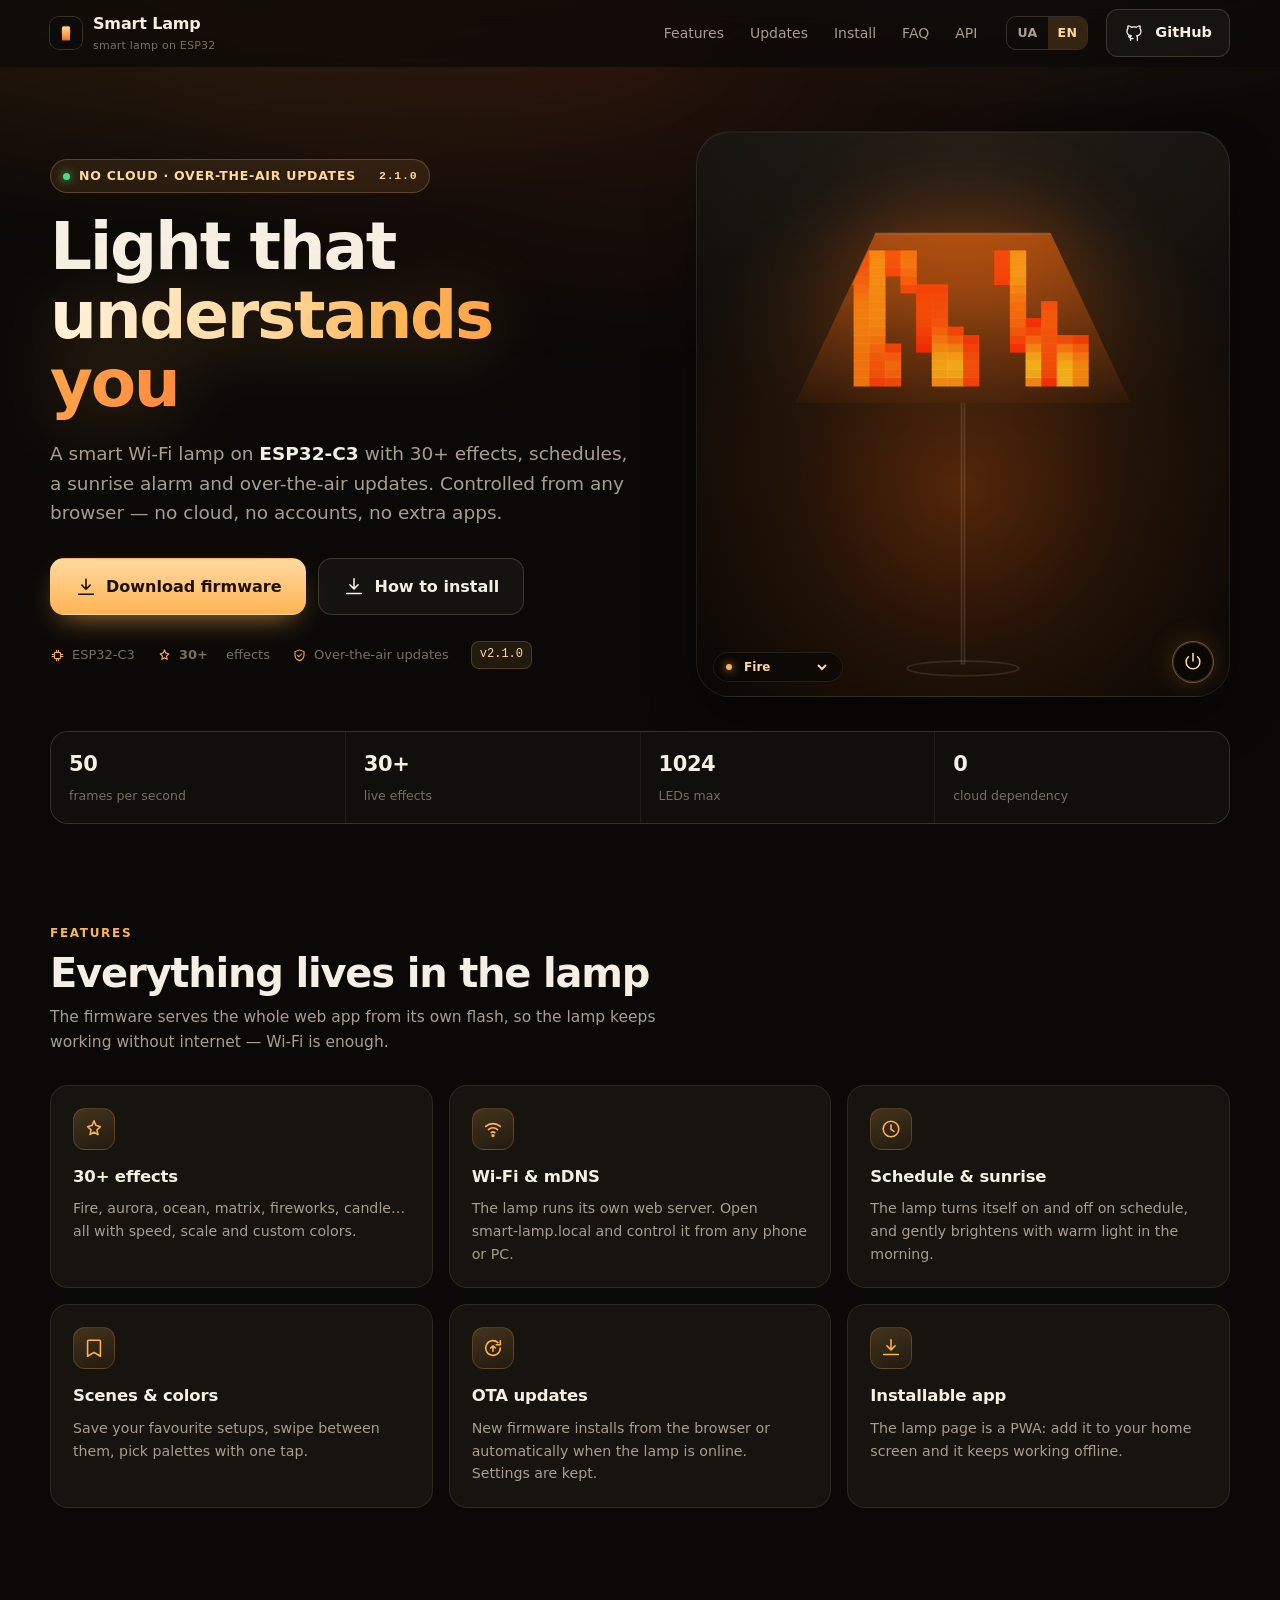
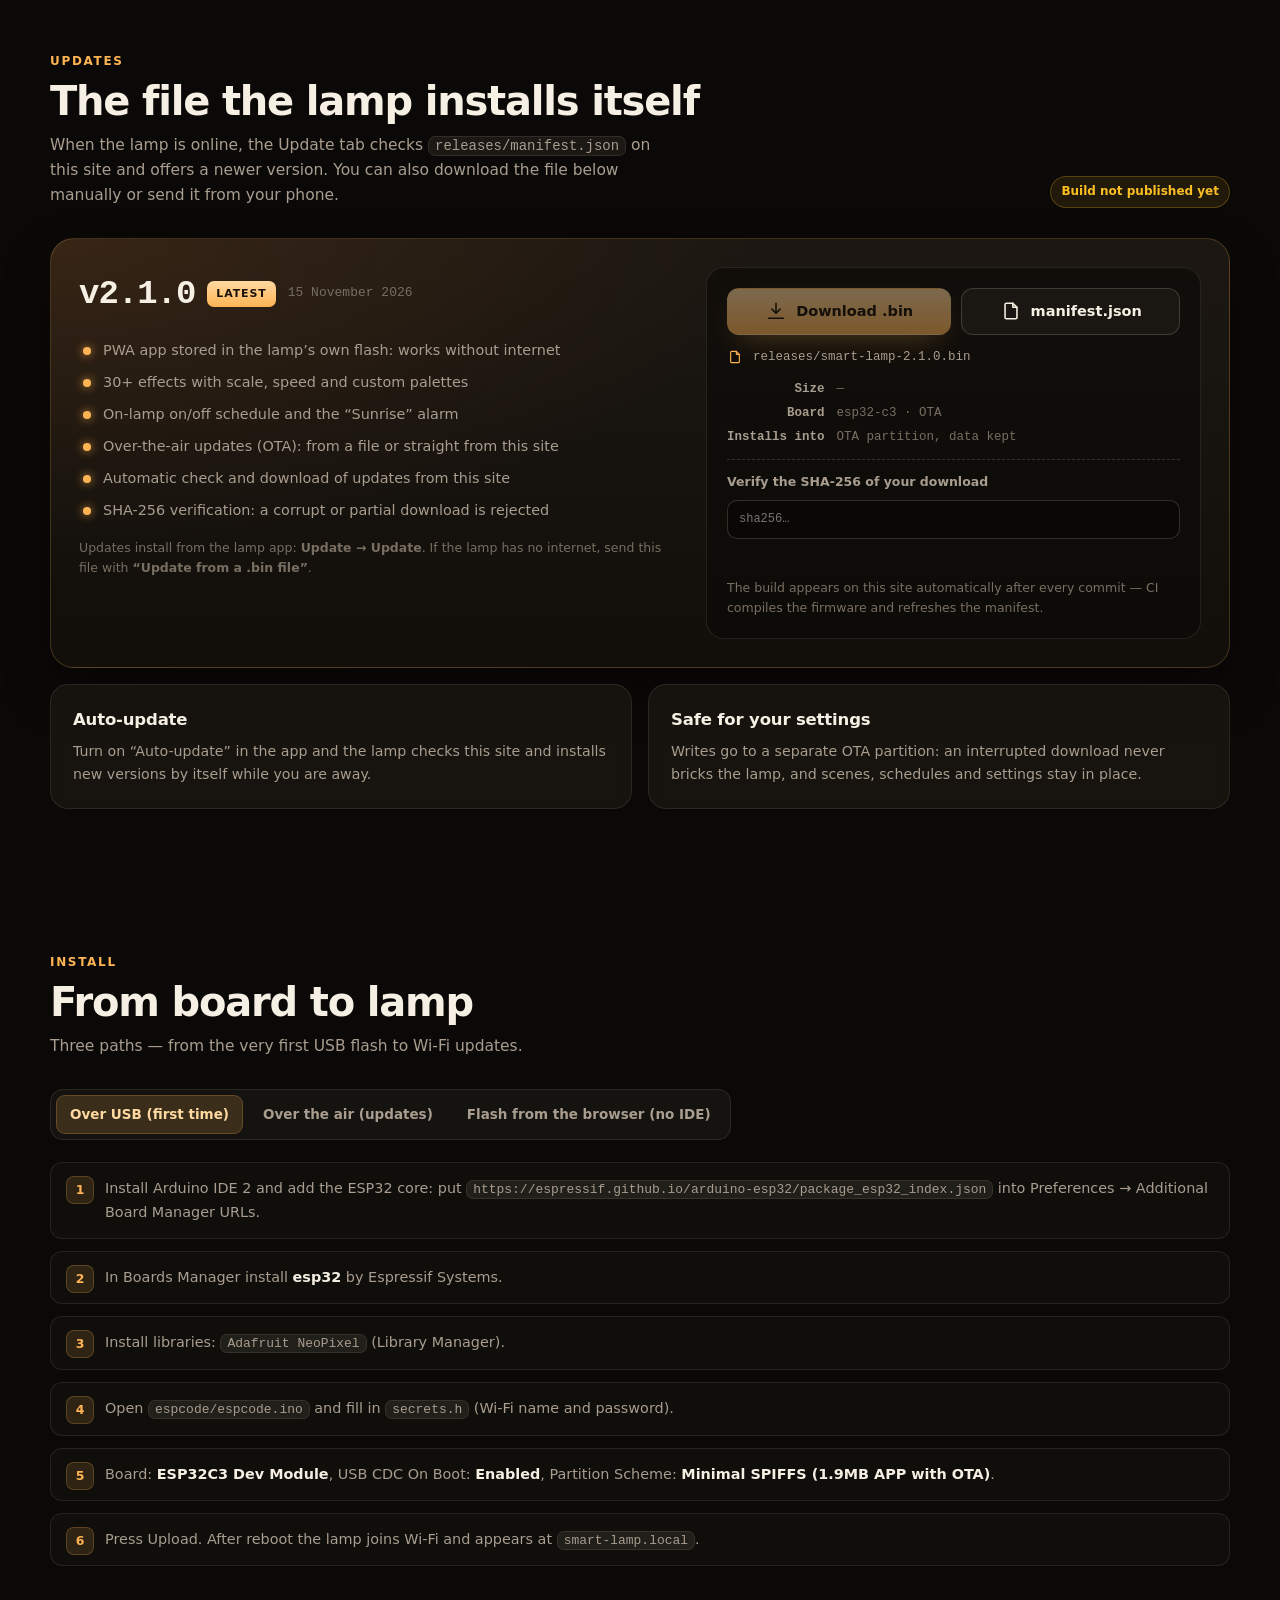
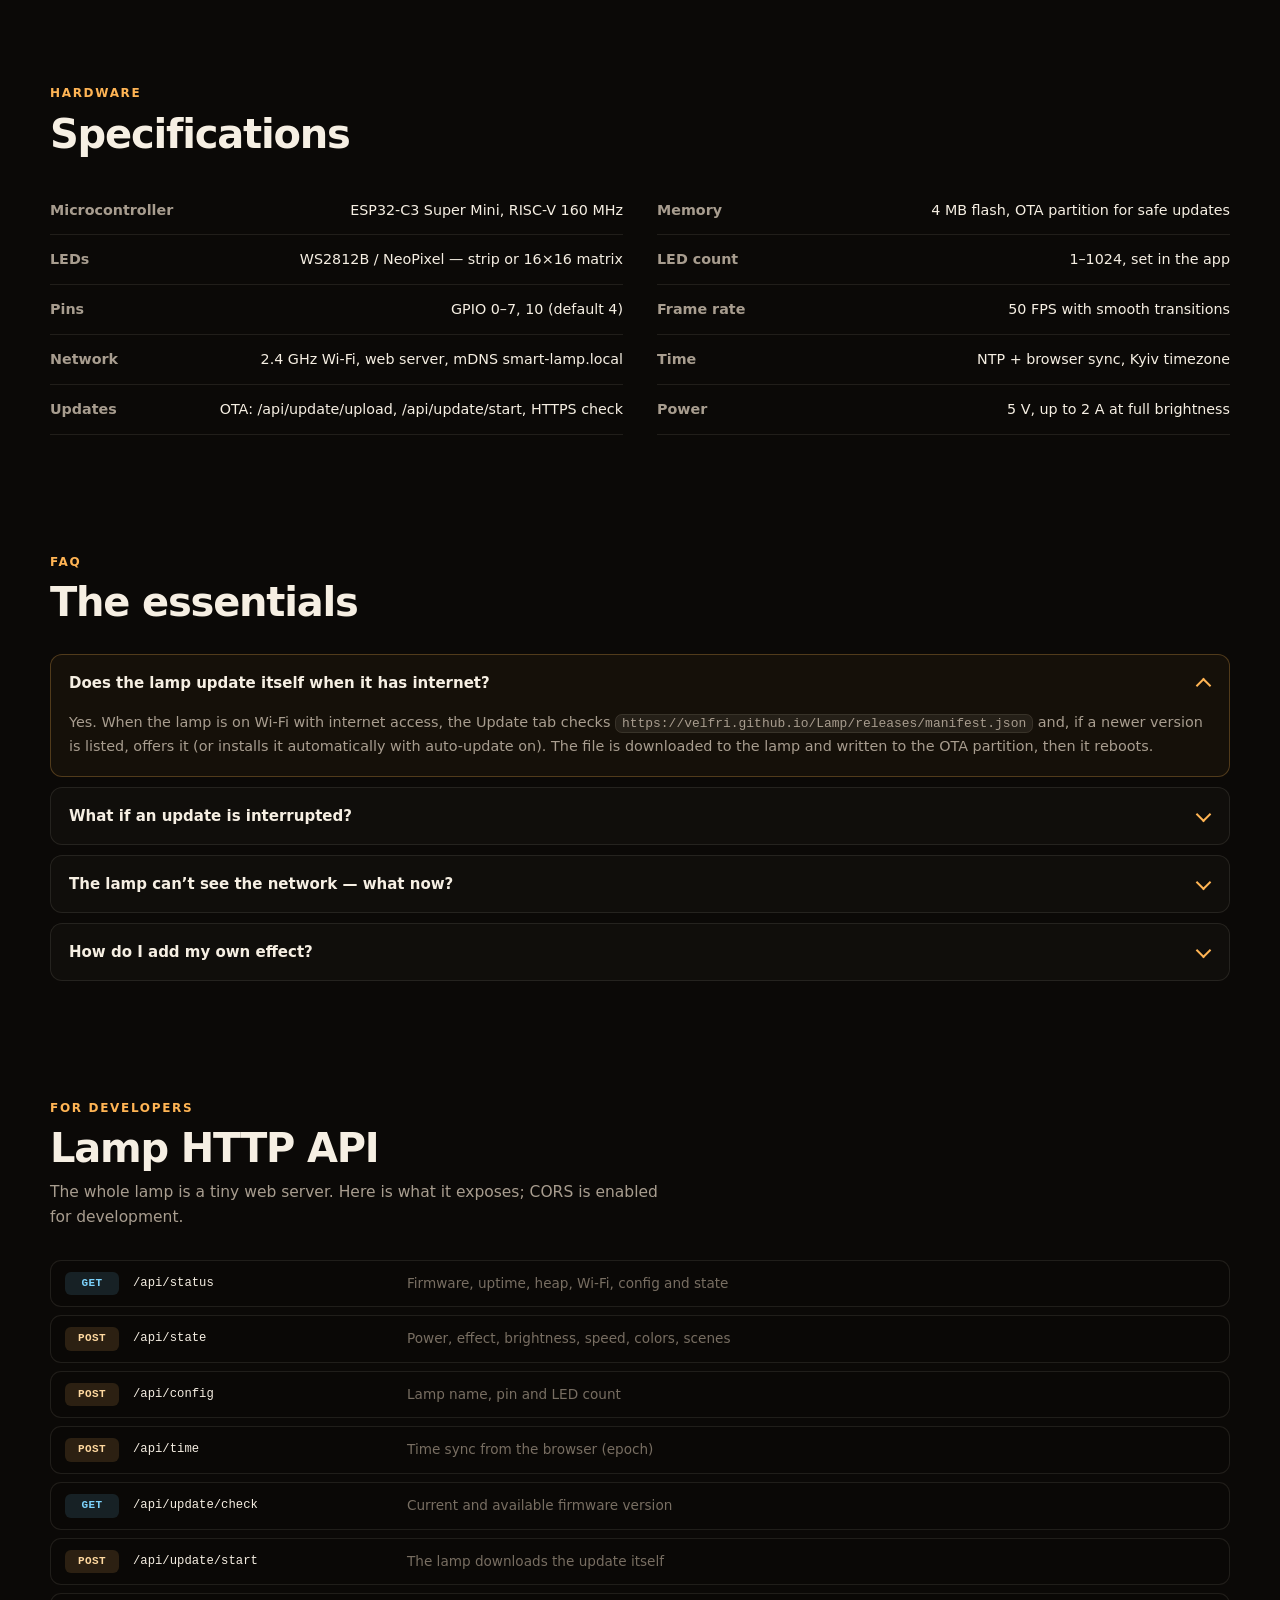
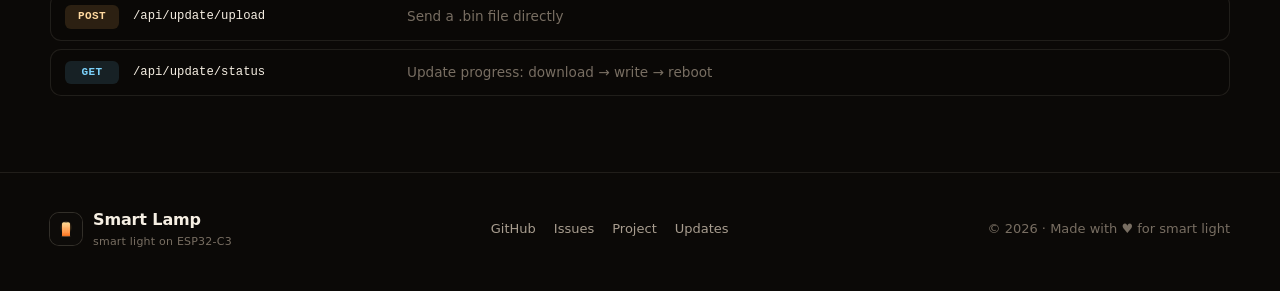
==== site/index.html @ b434b3a9 "Сайт проєкту для GitHub Pages + автоматичні OTA-оновлення лампи Сайт (site/): - двомовна сторінка (U" ====
<!DOCTYPE html>
<html lang="uk">
<head>
<meta charset="UTF-8">
<meta name="viewport" content="width=device-width, initial-scale=1.0, viewport-fit=cover">
<title>Smart Lamp — розумна лампа на ESP32-C3</title>
<meta name="description" content="Smart Lamp — розумна Wi-Fi лампа на ESP32-C3: понад 30 ефектів, розклад, світанок, сцени та оновлення по повітрю. Прошивка, інструкції й завантаження.">
<meta name="theme-color" content="#0b0907">
<meta name="color-scheme" content="dark">
<link rel="canonical" href="https://velfri.github.io/Lamp/">
<meta property="og:type" content="website">
<meta property="og:title" content="Smart Lamp — розумна лампа на ESP32-C3">
<meta property="og:description" content="Понад 30 ефектів, розклад, світанок і оновлення по повітрю. Прошивка, інструкції та завантаження .bin.">
<meta property="og:url" content="https://velfri.github.io/Lamp/">
<meta property="og:image" content="https://velfri.github.io/Lamp/assets/icon-512.png">
<meta name="twitter:card" content="summary_large_image">
<link rel="icon" type="image/png" sizes="192x192" href="assets/icon-192.png">
<link rel="apple-touch-icon" sizes="180x180" href="assets/icon-180.png">
<link rel="manifest" href="manifest.webmanifest">
<link rel="stylesheet" href="assets/style.css">
</head>
<body>

<svg style="display:none" xmlns="http://www.w3.org/2000/svg" aria-hidden="true">
  <symbol id="i-lamp" viewBox="0 0 24 24"><path d="M8 3.2h8l3.6 7.2H4.4z"/><path d="M12 10.4V16"/><path d="M9.6 19.4h4.8"/><path d="M12 16v1.6"/></symbol>
  <symbol id="i-fx" viewBox="0 0 24 24"><path d="m12 3 1.9 4.8L19 9.5l-3.8 3.5 1.1 5.2L12 15.5 7.7 18.2 8.8 13 5 9.5l5.1-1.7z"/></symbol>
  <symbol id="i-wifi" viewBox="0 0 24 24"><path d="M4 9.2a12 12 0 0 1 16 0"/><path d="M7 12.6a7.5 7.5 0 0 1 10 0"/><path d="M10 16a3 3 0 0 1 4 0"/><circle cx="12" cy="19.2" r="1" fill="currentColor"/></symbol>
  <symbol id="i-clock" viewBox="0 0 24 24"><circle cx="12" cy="12" r="8.5"/><path d="M12 7.5v5l3.2 2"/></symbol>
  <symbol id="i-saved" viewBox="0 0 24 24"><path d="M6 3.5h12a1 1 0 0 1 1 1V21l-7-4.3L5 21V4.5a1 1 0 0 1 1-1z"/></symbol>
  <symbol id="i-upd" viewBox="0 0 24 24"><path d="M20 12a8 8 0 1 1-2.6-5.9"/><path d="M20 4v4.5h-4.5"/><path d="M12 15.5v-6M9.5 12 12 9.5l2.5 2.5"/></symbol>
  <symbol id="i-install" viewBox="0 0 24 24"><path d="M12 3v11M7.5 9.5 12 14l4.5-4.5M4 19h16"/></symbol>
  <symbol id="i-dl" viewBox="0 0 24 24"><path d="M12 3.5v11M7.5 10 12 14.5 16.5 10M4 20h16"/></symbol>
  <symbol id="i-gh" viewBox="0 0 24 24"><path d="M9 19.5c-4 1.2-4-2.1-5.5-2.5m11 5v-3.4a3 3 0 0 0-.9-2.4c3-.3 5.4-1.3 5.4-6a4.7 4.7 0 0 0-1.3-3.2 4.4 4.4 0 0 0-.1-3.3s-1.4-.4-4.5 1.7a11 11 0 0 0-5.8 0C4.2 3.3 2.8 3.7 2.8 3.7a4.4 4.4 0 0 0-.1 3.3A4.7 4.7 0 0 0 1.4 10c0 4.7 2.4 5.7 5.4 6a3 3 0 0 0-.9 2.3v3.6" transform="translate(2 1) scale(.87)"/></symbol>
  <symbol id="i-shield" viewBox="0 0 24 24"><path d="M12 3 4.8 5.8v5.4c0 4.4 3 7.6 7.2 9 4.2-1.4 7.2-4.6 7.2-9V5.8z"/><path d="m8.8 11.8 2.2 2.2 4.2-4.4"/></symbol>
  <symbol id="i-check" viewBox="0 0 24 24"><path d="m5 12.5 4.5 4.5L19 7.5"/></symbol>
  <symbol id="i-file" viewBox="0 0 24 24"><path d="M14 3.5H7a1.5 1.5 0 0 0-1.5 1.5v14A1.5 1.5 0 0 0 7 20.5h10a1.5 1.5 0 0 0 1.5-1.5V8z"/><path d="M14 3.5V8h4.5"/></symbol>
  <symbol id="i-power" viewBox="0 0 24 24"><path d="M12 2.8v8.2"/><path d="M7 6.3a7.5 7.5 0 1 0 10 0"/></symbol>
  <symbol id="i-open" viewBox="0 0 24 24"><path d="M14 4h6v6"/><path d="M20 4 10.5 13.5"/><path d="M18 14v4.5a1.5 1.5 0 0 1-1.5 1.5h-11A1.5 1.5 0 0 1 4 18.5v-11A1.5 1.5 0 0 1 5.5 6H10"/></symbol>
  <symbol id="i-chip" viewBox="0 0 24 24"><rect x="7" y="7" width="10" height="10" rx="2"/><path d="M10.5 3.5v3M13.5 3.5v3M10.5 17.5v3M13.5 17.5v3M3.5 10.5h3M3.5 13.5h3M17.5 10.5h3M17.5 13.5h3"/></symbol>
</svg>

<header class="nav" id="nav">
  <div class="wrap nav-in">
    <a class="brand" href="#top">
      <img src="assets/icon-192.png" alt="" width="32" height="32">
      <span><b>Smart Lamp</b><small data-i18n="brand.sub"></small></span>
    </a>
    <nav class="nav-links" aria-label="Main">
      <a href="#features" data-i18n="nav.features"></a>
      <a href="#update" data-i18n="nav.update"></a>
      <a href="#install" data-i18n="nav.install"></a>
      <a href="#faq" data-i18n="nav.faq"></a>
      <a href="#api" data-i18n="nav.api"></a>
    </nav>
    <div class="lang" role="group" aria-label="Language">
      <button type="button" data-lang="uk" aria-pressed="true">UA</button>
      <button type="button" data-lang="en" aria-pressed="false">EN</button>
    </div>
    <a class="btn nav-gh" href="https://github.com/Velfri/Lamp" target="_blank" rel="noopener">
      <svg class="i"><use href="#i-gh"/></svg> GitHub
    </a>
  </div>
</header>

<main id="top">

  <!-- ================= HERO ================= -->
  <section class="hero">
    <div class="wrap hero-grid">
      <div>
        <span class="eyebrow"><i></i><span data-i18n="hero.badge"></span>&nbsp;<b class="ver-inline" id="badge-ver"></b></span>
        <h1><span data-i18n="hero.h1a"></span> <span class="glow" data-i18n="hero.h1b"></span></h1>
        <p class="lede" data-i18n-html="hero.lede"></p>
        <div class="hero-cta">
          <a class="btn primary lg" href="#update">
            <svg class="i"><use href="#i-dl"/></svg><span id="cta-dl" data-i18n="hero.cta1"></span>
          </a>
          <a class="btn lg" href="#install">
            <svg class="i"><use href="#i-install"/></svg><span data-i18n="hero.cta2"></span>
          </a>
        </div>
        <div class="hero-meta">
          <span><svg class="i"><use href="#i-chip"/></svg>ESP32-C3</span>
          <span><svg class="i"><use href="#i-fx"/></svg><b id="m-fx">30+</b>&nbsp;<span data-i18n="hero.meta.fx"></span></span>
          <span><svg class="i"><use href="#i-shield"/></svg><span data-i18n="hero.meta.ota"></span></span>
          <span class="ver-badge" id="m-ver">v2.1.0</span>
        </div>
      </div>

      <div class="stage" id="stage" aria-label="Live lamp preview">
        <canvas id="lamp-canvas" aria-hidden="true"></canvas>
        <div class="stage-tag">
          <span class="dot"></span>
          <label class="sr" for="fx-select">Effect</label>
          <select id="fx-select"></select>
        </div>
        <button class="stage-power" id="fx-power" data-on="true" type="button" aria-pressed="true" aria-label="Power">
          <svg class="i"><use href="#i-power"/></svg>
        </button>
      </div>
    </div>

    <div class="wrap">
      <div class="strip">
        <div><b>50</b><small data-i18n="strip.fps"></small></div>
        <div><b>30+</b><small data-i18n="strip.fx"></small></div>
        <div><b>1024</b><small data-i18n="strip.leds"></small></div>
        <div><b>0</b><small data-i18n="strip.cloud"></small></div>
      </div>
    </div>
  </section>

  <!-- ================= МОЖЛИВОСТІ ================= -->
  <section id="features">
    <div class="wrap">
      <div class="sec-head">
        <div>
          <div class="sec-kicker" data-i18n="features.kicker"></div>
          <h2 data-i18n="features.h2"></h2>
          <p class="sec-sub" data-i18n="features.sub"></p>
        </div>
      </div>
      <div class="cards" id="feature-cards"></div>
    </div>
  </section>

  <!-- ================= ОНОВЛЕННЯ ================= -->
  <section id="update">
    <div class="wrap">
      <div class="sec-head">
        <div>
          <div class="sec-kicker" data-i18n="update.kicker"></div>
          <h2 data-i18n="update.h2"></h2>
          <p class="sec-sub" data-i18n-html="update.sub"></p>
        </div>
        <span class="status-pill offline" id="file-status"></span>
      </div>

      <div class="update-box">
        <div>
          <div class="rel-head">
            <span class="rel-ver" id="rel-ver">v2.1.0</span>
            <span class="rel-new" data-i18n="update.latest"></span>
            <span class="rel-date" id="rel-date"></span>
          </div>
          <ul class="rel-notes" id="rel-notes"></ul>
          <p class="hint" style="margin-top:16px" data-i18n-html="update.howto"></p>
        </div>

        <div class="dl-panel">
          <div class="row">
            <button class="btn primary" id="btn-dl" type="button" disabled>
              <svg class="i"><use href="#i-dl"/></svg><span data-i18n="update.download"></span>
            </button>
            <a class="ghost" id="btn-json" href="releases/manifest.json" target="_blank" rel="noopener">
              <svg class="i"><use href="#i-file"/></svg>manifest.json
            </a>
          </div>
          <div class="file-line"><svg class="i"><use href="#i-file"/></svg><span id="file-name">releases/…</span></div>
          <div class="kv">
            <b data-i18n="update.size"></b><span id="file-size">—</span>
            <b data-i18n="update.board"></b><span>esp32-c3 · OTA</span>
            <b data-i18n="update.installs"></b><span data-i18n="update.installs.v"></span>
          </div>
          <div class="verify">
            <label for="hash-in" data-i18n="update.verify"></label>
            <input id="hash-in" type="text" spellcheck="false" autocomplete="off" placeholder="sha256…">
            <div class="res" id="hash-res"></div>
          </div>
          <p class="hint" data-i18n="update.nobin"></p>
        </div>
      </div>

      <div class="cards" style="margin-top:16px;grid-template-columns:repeat(2,minmax(0,1fr))">
        <div class="card">
          <h3 data-i18n="update.auto.h"></h3>
          <p data-i18n-html="update.auto.p"></p>
        </div>
        <div class="card">
          <h3 data-i18n="update.safe.h"></h3>
          <p data-i18n-html="update.safe.p"></p>
        </div>
      </div>
    </div>
  </section>

  <!-- ================= ВСТАНОВЛЕННЯ ================= -->
  <section id="install">
    <div class="wrap">
      <div class="sec-head">
        <div>
          <div class="sec-kicker" data-i18n="install.kicker"></div>
          <h2 data-i18n="install.h2"></h2>
          <p class="sec-sub" data-i18n="install.sub"></p>
        </div>
      </div>
      <div class="tabs" role="tablist" id="inst-tabs"></div>
      <div class="tab-body" id="inst-body"></div>
    </div>
  </section>

  <!-- ================= ХАРАКТЕРИСТИКИ ================= -->
  <section id="specs" class="tight">
    <div class="wrap">
      <div class="sec-head">
        <div>
          <div class="sec-kicker" data-i18n="specs.kicker"></div>
          <h2 data-i18n="specs.h2"></h2>
        </div>
      </div>
      <div class="specs" id="spec-list"></div>
    </div>
  </section>

  <!-- ================= FAQ ================= -->
  <section id="faq">
    <div class="wrap">
      <div class="sec-head">
        <div>
          <div class="sec-kicker" data-i18n="faq.kicker"></div>
          <h2 data-i18n="faq.h2"></h2>
        </div>
      </div>
      <div id="faq-list"></div>
    </div>
  </section>

  <!-- ================= API ================= -->
  <section id="api" class="tight">
    <div class="wrap">
      <div class="sec-head">
        <div>
          <div class="sec-kicker" data-i18n="api.kicker"></div>
          <h2 data-i18n="api.h2"></h2>
          <p class="sec-sub" data-i18n="api.sub"></p>
        </div>
      </div>
      <div class="api" id="api-list"></div>
    </div>
  </section>
</main>

<footer>
  <div class="wrap foot-in">
    <a class="brand" href="#top">
      <img src="assets/icon-192.png" alt="" width="30" height="30">
      <span><b>Smart Lamp</b><small data-i18n="foot.sub"></small></span>
    </a>
    <div class="foot-links">
      <a href="https://github.com/Velfri/Lamp" target="_blank" rel="noopener">GitHub</a>
      <a href="https://github.com/Velfri/Lamp/issues" target="_blank" rel="noopener" data-i18n="foot.issues"></a>
      <a href="https://github.com/Velfri/Lamp/blob/main/README.md" target="_blank" rel="noopener" data-i18n="foot.readme"></a>
      <a href="#update" data-i18n="foot.releases"></a>
    </div>
    <span id="foot-copy"></span>
  </div>
</footer>

<script src="assets/data.js"></script>
<script src="assets/effects.js"></script>
<script src="assets/i18n.js"></script>
<script src="assets/app.js"></script>
</body>
</html>
---- site/assets/style.css ----
/* ===== Smart Lamp — сайт (GitHub Pages) =====
   Темна, тепла тема в стилі застосунку лампи. Без зовнішніх запитів: жодних
   CDN, шрифтів чи трекерів — сайт повністю статичний і працює офлайн. */

:root {
  --bg: #0b0907;
  --bg2: #0f0c09;
  --surface: #16130f;
  --surface2: #1c1813;
  --card: rgba(28, 24, 19, 0.72);
  --field: #26211a;
  --line: rgba(255, 238, 214, 0.09);
  --line2: rgba(255, 238, 214, 0.16);
  --text: #f6efe3;
  --muted: #a89d8f;
  --faint: #786e62;
  --acc: #ffb454;
  --acc2: #ffd9a0;
  --acc-rgb: 255, 180, 84;
  --ok: #4ade80;
  --warn: #fbbf24;
  --err: #fb7185;
  --on-acc: #1a1208;
  --r-lg: 24px;
  --r-md: 18px;
  --r-sm: 12px;
  --ease: cubic-bezier(0.2, 0.9, 0.2, 1);
  --shadow: 0 24px 60px -20px rgba(0, 0, 0, 0.75);
  --mono: ui-monospace, SFMono-Regular, "SF Mono", Menlo, Consolas, monospace;
  font-family: system-ui, -apple-system, BlinkMacSystemFont, "Segoe UI", Roboto, sans-serif;
  color-scheme: dark;
}

* { margin: 0; padding: 0; box-sizing: border-box; }

html { scroll-behavior: smooth; }

body {
  background: var(--bg);
  color: var(--text);
  line-height: 1.6;
  -webkit-font-smoothing: antialiased;
  overflow-x: hidden;
}

body::before {
  content: "";
  position: fixed;
  inset: -20vh -10vw auto -10vw;
  height: 90vh;
  background:
    radial-gradient(60% 60% at 20% 10%, rgba(255, 140, 50, 0.18), transparent 70%),
    radial-gradient(50% 55% at 80% 0%, rgba(255, 200, 120, 0.13), transparent 70%),
    radial-gradient(45% 50% at 50% 30%, rgba(255, 90, 40, 0.10), transparent 75%);
  filter: blur(10px);
  pointer-events: none;
  z-index: 0;
}

::selection { background: rgba(var(--acc-rgb), 0.3); }

a { color: var(--acc2); text-decoration: none; }
a:hover { color: var(--acc); text-decoration: underline; text-underline-offset: 3px; }

code, kbd, pre { font-family: var(--mono); font-size: 0.9em; }
code {
  background: rgba(255, 238, 214, 0.07);
  border: 1px solid var(--line);
  border-radius: 7px;
  padding: 1px 6px;
  word-break: break-word;
}
pre {
  background: #0a0806;
  border: 1px solid var(--line);
  border-radius: var(--r-sm);
  padding: 14px 16px;
  overflow-x: auto;
  line-height: 1.55;
}
pre code { background: none; border: 0; padding: 0; }

.wrap { width: min(1180px, 100% - 40px); margin-inline: auto; position: relative; z-index: 1; }
.sr { position: absolute; width: 1px; height: 1px; overflow: hidden; clip: rect(0 0 0 0); }

/* ---------- Хедер ---------- */
header.nav {
  position: sticky;
  top: 0;
  z-index: 50;
  backdrop-filter: blur(14px) saturate(1.2);
  background: rgba(11, 9, 7, 0.72);
  border-bottom: 1px solid transparent;
  transition: border-color 0.3s var(--ease), background 0.3s var(--ease);
}
header.nav.stuck { border-bottom-color: var(--line); background: rgba(11, 9, 7, 0.9); }
.nav-in {
  display: flex;
  align-items: center;
  gap: 18px;
  height: 66px;
}
.brand { display: flex; align-items: center; gap: 11px; font-weight: 700; letter-spacing: -0.01em; color: var(--text); }
.brand:hover { text-decoration: none; color: var(--text); }
.brand img { width: 32px; height: 32px; border-radius: 9px; box-shadow: 0 0 0 1px var(--line2); }
.brand b { font-size: 16px; }
.brand small { display: block; font-size: 11px; font-weight: 500; color: var(--faint); letter-spacing: 0.02em; }
.nav-links { display: flex; gap: 4px; margin-left: auto; }
.nav-links a {
  color: var(--muted);
  font-size: 14px;
  font-weight: 500;
  padding: 7px 11px;
  border-radius: 9px;
  transition: color 0.2s, background 0.2s;
}
.nav-links a:hover { color: var(--text); background: rgba(255, 238, 214, 0.06); text-decoration: none; }

.ghost, .btn {
  display: inline-flex;
  align-items: center;
  justify-content: center;
  gap: 9px;
  font: inherit;
  font-size: 14.5px;
  font-weight: 650;
  border-radius: 12px;
  padding: 11px 17px;
  border: 1px solid var(--line2);
  color: var(--text);
  background: rgba(255, 238, 214, 0.045);
  cursor: pointer;
  transition: transform 0.15s var(--ease), background 0.2s, border-color 0.2s, box-shadow 0.2s;
  white-space: nowrap;
}
.ghost:hover, .btn:hover { text-decoration: none; background: rgba(255, 238, 214, 0.09); border-color: rgba(255, 238, 214, 0.28); }
.btn:active, .ghost:active { transform: translateY(1px) scale(0.99); }
.btn.primary {
  background: linear-gradient(180deg, var(--acc2), var(--acc));
  color: var(--on-acc);
  border-color: transparent;
  box-shadow: 0 12px 30px -12px rgba(var(--acc-rgb), 0.7);
}
.btn.primary:hover { background: linear-gradient(180deg, #ffe6c2, #ffbe69); color: var(--on-acc); }
.btn.lg { font-size: 16px; padding: 15px 24px; border-radius: 14px; }
.btn[disabled] { opacity: 0.45; cursor: not-allowed; pointer-events: none; }
.btn svg, .ghost svg { width: 18px; height: 18px; flex: none; }
svg.i { width: 22px; height: 22px; fill: none; stroke: currentColor; stroke-width: 1.7; stroke-linecap: round; stroke-linejoin: round; }

.lang { display: flex; border: 1px solid var(--line2); border-radius: 10px; overflow: hidden; }
.lang button {
  font: inherit;
  font-size: 12.5px;
  font-weight: 700;
  letter-spacing: 0.03em;
  padding: 6px 10px;
  background: none;
  border: 0;
  color: var(--muted);
  cursor: pointer;
}
.lang button[aria-pressed="true"] { background: rgba(var(--acc-rgb), 0.16); color: var(--acc2); }

.burger { display: none; }

/* ---------- Hero ---------- */
.hero { padding: 64px 0 28px; position: relative; }
.hero-grid {
  display: grid;
  grid-template-columns: minmax(0, 1.05fr) minmax(0, 0.95fr);
  gap: 56px;
  align-items: center;
}
.eyebrow {
  display: inline-flex;
  align-items: center;
  gap: 9px;
  font-size: 12.5px;
  font-weight: 650;
  letter-spacing: 0.06em;
  text-transform: uppercase;
  color: var(--acc2);
  background: rgba(var(--acc-rgb), 0.1);
  border: 1px solid rgba(var(--acc-rgb), 0.25);
  padding: 6px 12px;
  border-radius: 100px;
}
.eyebrow i { width: 7px; height: 7px; border-radius: 50%; background: var(--ok); box-shadow: 0 0 10px var(--ok); }
h1 {
  font-size: clamp(38px, 5.4vw, 66px);
  line-height: 1.04;
  letter-spacing: -0.035em;
  font-weight: 800;
  margin: 20px 0 0;
}
h1 .glow {
  background: linear-gradient(100deg, #fff3dd 0%, var(--acc2) 38%, var(--acc) 62%, #ff8a3c 100%);
  -webkit-background-clip: text;
  background-clip: text;
  color: transparent;
  filter: drop-shadow(0 6px 34px rgba(var(--acc-rgb), 0.28));
}
.lede { font-size: clamp(16px, 1.55vw, 18.5px); color: var(--muted); margin-top: 20px; max-width: 54ch; }
.lede b { color: var(--text); font-weight: 650; }
.hero-cta { display: flex; flex-wrap: wrap; gap: 12px; margin-top: 30px; }
.hero-meta { display: flex; flex-wrap: wrap; gap: 8px 22px; margin-top: 26px; font-size: 13px; color: var(--faint); }
.hero-meta span { display: inline-flex; align-items: center; gap: 7px; }
.hero-meta svg { width: 15px; height: 15px; color: var(--acc); }
.ver-badge {
  font-family: var(--mono);
  font-size: 12px;
  color: var(--acc2);
  background: rgba(var(--acc-rgb), 0.1);
  border: 1px solid rgba(var(--acc-rgb), 0.22);
  border-radius: 8px;
  padding: 3px 8px;
}

/* Живий рендер лампи */
.stage {
  position: relative;
  aspect-ratio: 1 / 1.06;
  border-radius: 34px;
  background:
    radial-gradient(120% 90% at 50% 0%, rgba(255, 220, 170, 0.07), transparent 60%),
    linear-gradient(180deg, #13100c, #0a0806 70%);
  border: 1px solid var(--line);
  box-shadow: var(--shadow), inset 0 1px 0 rgba(255, 255, 255, 0.04);
  overflow: hidden;
  isolation: isolate;
}
.stage canvas { position: absolute; inset: 0; width: 100%; height: 100%; display: block; }
.stage-tag {
  position: absolute;
  left: 16px;
  bottom: 14px;
  z-index: 3;
  display: flex;
  align-items: center;
  gap: 8px;
  font-size: 12px;
  color: var(--muted);
  background: rgba(10, 8, 6, 0.66);
  border: 1px solid var(--line);
  border-radius: 100px;
  padding: 6px 12px;
  backdrop-filter: blur(8px);
}
.stage-tag .dot { width: 6px; height: 6px; border-radius: 50%; background: var(--acc); box-shadow: 0 0 8px var(--acc); }
.stage-tag select {
  font: inherit;
  font-size: 12px;
  font-weight: 650;
  color: var(--acc2);
  background: transparent;
  border: 0;
  outline: none;
  cursor: pointer;
  max-width: 150px;
}
.stage-tag select option { background: #17130f; color: var(--text); }
.stage-power {
  position: absolute;
  right: 16px;
  bottom: 14px;
  z-index: 3;
  width: 40px;
  height: 40px;
  display: grid;
  place-items: center;
  border-radius: 50%;
  border: 1px solid var(--line2);
  background: rgba(10, 8, 6, 0.66);
  color: var(--acc2);
  backdrop-filter: blur(8px);
  cursor: pointer;
  transition: color 0.2s, background 0.2s, box-shadow 0.25s;
}
.stage-power:hover { background: rgba(255, 238, 214, 0.1); }
.stage-power[data-on="false"] { color: var(--faint); }
.stage-power[data-on="true"] { box-shadow: 0 0 0 1px rgba(var(--acc-rgb), 0.4), 0 0 28px rgba(var(--acc-rgb), 0.22); }

/* ---------- Смуга можливостей ---------- */
.strip {
  display: grid;
  grid-template-columns: repeat(4, minmax(0, 1fr));
  gap: 1px;
  background: var(--line);
  border: 1px solid var(--line);
  border-radius: var(--r-md);
  overflow: hidden;
  margin-top: 34px;
}
.strip div { background: rgba(16, 13, 10, 0.86); padding: 16px 18px; }
.strip b { display: block; font-size: 21px; letter-spacing: -0.02em; font-weight: 750; }
.strip small { color: var(--faint); font-size: 12.5px; }

/* ---------- Секції ---------- */
section { padding: 72px 0; position: relative; z-index: 1; }
section.tight { padding: 46px 0; }
.sec-head { display: flex; align-items: end; justify-content: space-between; gap: 24px; margin-bottom: 30px; flex-wrap: wrap; }
.sec-kicker { font-size: 12px; font-weight: 700; letter-spacing: 0.14em; text-transform: uppercase; color: var(--acc); }
h2 { font-size: clamp(27px, 3.2vw, 40px); letter-spacing: -0.03em; line-height: 1.1; font-weight: 780; margin-top: 8px; }
.sec-sub { color: var(--muted); margin-top: 10px; max-width: 62ch; font-size: 15.5px; }

.cards { display: grid; grid-template-columns: repeat(3, minmax(0, 1fr)); gap: 16px; }
.card {
  background: var(--card);
  border: 1px solid var(--line);
  border-radius: var(--r-md);
  padding: 22px;
  transition: transform 0.25s var(--ease), border-color 0.25s, background 0.25s;
  backdrop-filter: blur(6px);
}
.card:hover { transform: translateY(-3px); border-color: rgba(var(--acc-rgb), 0.28); background: rgba(32, 27, 21, 0.8); }
.card .ico {
  width: 42px;
  height: 42px;
  display: grid;
  place-items: center;
  border-radius: 12px;
  margin-bottom: 14px;
  color: var(--acc);
  background: linear-gradient(160deg, rgba(var(--acc-rgb), 0.2), rgba(var(--acc-rgb), 0.05));
  border: 1px solid rgba(var(--acc-rgb), 0.2);
}
.card h3 { font-size: 16.5px; font-weight: 700; letter-spacing: -0.01em; }
.card p { color: var(--muted); font-size: 14.2px; margin-top: 7px; }

/* ---------- Оновлення ---------- */
.update-box {
  display: grid;
  grid-template-columns: minmax(0, 1.1fr) minmax(0, 0.9fr);
  gap: 22px;
  background:
    radial-gradient(100% 120% at 0% 0%, rgba(255, 140, 50, 0.12), transparent 60%),
    linear-gradient(180deg, rgba(30, 25, 19, 0.92), rgba(19, 16, 12, 0.92));
  border: 1px solid rgba(var(--acc-rgb), 0.2);
  border-radius: var(--r-lg);
  padding: 28px;
  box-shadow: var(--shadow);
}
.rel-head { display: flex; align-items: center; gap: 12px; flex-wrap: wrap; }
.rel-ver { font-size: 34px; font-weight: 800; letter-spacing: -0.03em; font-family: var(--mono); }
.rel-new {
  font-size: 11px;
  font-weight: 800;
  letter-spacing: 0.08em;
  text-transform: uppercase;
  color: var(--on-acc);
  background: linear-gradient(180deg, var(--acc2), var(--acc));
  padding: 4px 9px;
  border-radius: 7px;
}
.rel-date { color: var(--faint); font-size: 13px; font-family: var(--mono); }
.rel-notes { list-style: none; margin: 18px 0 0; display: grid; gap: 9px; }
.rel-notes li { position: relative; padding-left: 24px; color: var(--muted); font-size: 14.4px; }
.rel-notes li::before {
  content: "";
  position: absolute;
  left: 4px;
  top: 8px;
  width: 8px;
  height: 8px;
  border-radius: 50%;
  background: var(--acc);
  box-shadow: 0 0 10px rgba(var(--acc-rgb), 0.8);
}

.dl-panel {
  border-radius: var(--r-md);
  border: 1px solid var(--line);
  background: rgba(10, 8, 6, 0.55);
  padding: 20px;
  display: flex;
  flex-direction: column;
  gap: 12px;
}
.dl-panel .row { display: flex; gap: 10px; flex-wrap: wrap; }
.dl-panel .row > * { flex: 1 1 auto; }
.file-line { display: flex; align-items: center; gap: 10px; font-family: var(--mono); font-size: 12.5px; color: var(--muted); word-break: break-all; }
.file-line svg { width: 16px; height: 16px; flex: none; color: var(--acc); }
.kv { display: grid; grid-template-columns: auto 1fr; gap: 4px 12px; font-size: 12.5px; color: var(--faint); font-family: var(--mono); }
.kv b { color: var(--muted); font-weight: 600; text-align: right; }
.hash { word-break: break-all; font-size: 11.5px; line-height: 1.4; }
.verify { display: grid; gap: 8px; padding-top: 12px; border-top: 1px dashed var(--line2); }
.verify label { font-size: 12.5px; color: var(--muted); font-weight: 600; }
.verify input {
  font: inherit;
  font-family: var(--mono);
  font-size: 12px;
  padding: 9px 11px;
  border-radius: 10px;
  border: 1px solid var(--line2);
  background: #0a0806;
  color: var(--text);
  width: 100%;
}
.verify input:focus { outline: 2px solid rgba(var(--acc-rgb), 0.5); outline-offset: 1px; }
.verify .res { font-size: 12.5px; font-weight: 650; min-height: 19px; }
.res.ok { color: var(--ok); }
.res.bad { color: var(--err); }
.res.wait { color: var(--warn); }
.hint { font-size: 12.5px; color: var(--faint); }
.status-pill { display: inline-flex; align-items: center; gap: 7px; font-size: 12px; font-weight: 650; padding: 5px 10px; border-radius: 100px; }
.status-pill.ready { color: var(--ok); background: rgba(74, 222, 128, 0.1); border: 1px solid rgba(74, 222, 128, 0.25); }
.status-pill.pending { color: var(--warn); background: rgba(251, 191, 36, 0.09); border: 1px solid rgba(251, 191, 36, 0.25); }
.status-pill.offline { color: var(--muted); background: rgba(255, 238, 214, 0.05); border: 1px solid var(--line2); }

/* ---------- Таблиця / специфікації ---------- */
.specs { display: grid; grid-template-columns: repeat(2, minmax(0, 1fr)); gap: 0 34px; }
.spec { display: flex; justify-content: space-between; gap: 18px; padding: 13px 0; border-bottom: 1px solid var(--line); font-size: 14.3px; }
.spec b { color: var(--muted); font-weight: 600; }
.spec span { text-align: right; color: var(--text); }

/* ---------- Встановлення: таби ---------- */
.tabs { display: flex; gap: 6px; padding: 5px; background: rgba(255, 238, 214, 0.045); border: 1px solid var(--line); border-radius: 13px; width: fit-content; max-width: 100%; overflow-x: auto; }
.tabs button {
  font: inherit;
  font-size: 13.5px;
  font-weight: 650;
  padding: 9px 14px;
  border-radius: 9px;
  border: 0;
  background: none;
  color: var(--muted);
  cursor: pointer;
  white-space: nowrap;
  transition: background 0.2s, color 0.2s;
}
.tabs button:hover { color: var(--text); }
.tabs button[aria-selected="true"] { background: rgba(var(--acc-rgb), 0.16); color: var(--acc2); box-shadow: inset 0 0 0 1px rgba(var(--acc-rgb), 0.22); }
.tab-body { margin-top: 22px; }
ol.steps { counter-reset: s; list-style: none; display: grid; gap: 12px; }
ol.steps li { counter-increment: s; position: relative; padding: 14px 16px 14px 54px; border: 1px solid var(--line); border-radius: var(--r-sm); background: rgba(255, 238, 214, 0.022); color: var(--muted); font-size: 14.4px; }
ol.steps li::before {
  content: counter(s);
  position: absolute;
  left: 15px;
  top: 13px;
  width: 26px;
  height: 26px;
  display: grid;
  place-items: center;
  border-radius: 8px;
  font-size: 12.5px;
  font-weight: 800;
  color: var(--acc);
  background: rgba(var(--acc-rgb), 0.13);
  border: 1px solid rgba(var(--acc-rgb), 0.22);
  font-variant-numeric: tabular-nums;
}
ol.steps li b { color: var(--text); }

/* ---------- FAQ ---------- */
details.faq {
  border: 1px solid var(--line);
  border-radius: var(--r-sm);
  background: rgba(255, 238, 214, 0.022);
  padding: 0 18px;
  transition: border-color 0.2s, background 0.2s;
}
details.faq + details.faq { margin-top: 10px; }
details.faq[open] { border-color: rgba(var(--acc-rgb), 0.26); background: rgba(var(--acc-rgb), 0.045); }
details.faq summary {
  cursor: pointer;
  list-style: none;
  padding: 16px 30px 16px 0;
  font-weight: 650;
  font-size: 15px;
  position: relative;
}
details.faq summary::-webkit-details-marker { display: none; }
details.faq summary::after {
  content: "";
  position: absolute;
  right: 2px;
  top: 21px;
  width: 9px;
  height: 9px;
  border-right: 2px solid var(--acc);
  border-bottom: 2px solid var(--acc);
  transform: rotate(45deg);
  transition: transform 0.25s var(--ease);
}
details.faq[open] summary::after { transform: rotate(-135deg); top: 25px; }
details.faq .ans { padding: 0 0 18px; color: var(--muted); font-size: 14.4px; }

/* ---------- API ---------- */
.api { display: grid; gap: 8px; }
.api-row { display: grid; grid-template-columns: 54px minmax(0, 260px) 1fr; gap: 14px; align-items: center; padding: 11px 14px; border: 1px solid var(--line); border-radius: 11px; background: rgba(10, 8, 6, 0.5); font-size: 13.6px; }
.api-row .m { font-family: var(--mono); font-size: 11px; font-weight: 800; letter-spacing: 0.04em; padding: 3px 0; text-align: center; border-radius: 6px; }
.api-row .m.GET { color: #7dd3fc; background: rgba(125, 211, 252, 0.12); }
.api-row .m.POST { color: var(--acc2); background: rgba(var(--acc-rgb), 0.14); }
.api-row code { background: none; border: 0; padding: 0; color: var(--text); }
.api-row span { color: var(--faint); }

/* ---------- Футер ---------- */
footer { border-top: 1px solid var(--line); padding: 34px 0 44px; margin-top: 30px; position: relative; z-index: 1; }
.foot-in { display: flex; align-items: center; justify-content: space-between; gap: 20px; flex-wrap: wrap; color: var(--faint); font-size: 13px; }
.foot-in .brand small { color: var(--faint); }
.foot-links { display: flex; gap: 18px; flex-wrap: wrap; }
.foot-links a { color: var(--muted); }

/* ---------- Анімація появи ---------- */
.rise { opacity: 0; transform: translateY(18px); transition: opacity 0.7s var(--ease), transform 0.7s var(--ease); }
.rise.in { opacity: 1; transform: none; }
@media (prefers-reduced-motion: reduce) {
  .rise { opacity: 1; transform: none; transition: none; }
  html { scroll-behavior: auto; }
  .card:hover { transform: none; }
}

/* ---------- Адаптив ---------- */
@media (max-width: 960px) {
  .hero-grid { grid-template-columns: 1fr; gap: 34px; }
  .stage { max-width: 520px; margin-inline: auto; aspect-ratio: 1 / 1; }
  .cards { grid-template-columns: repeat(2, minmax(0, 1fr)); }
  .update-box { grid-template-columns: 1fr; }
  .strip { grid-template-columns: repeat(2, minmax(0, 1fr)); }
  .nav-links { display: none; }
  .burger { display: inline-flex; }
  .specs { grid-template-columns: 1fr; }
  .api-row { grid-template-columns: 46px 1fr; }
  .api-row span { grid-column: 1 / -1; }
}
@media (max-width: 620px) {
  .wrap { width: min(1180px, 100% - 28px); }
  .hero { padding-top: 38px; }
  .cards { grid-template-columns: 1fr; }
  section { padding: 52px 0; }
  .update-box { padding: 20px; }
  .rel-ver { font-size: 27px; }
  .hero-cta .btn, .hero-cta .ghost { flex: 1 1 100%; }
  .brand small { display: none; }
  .nav-in { gap: 10px; }
  header.nav .btn { padding: 9px 12px; font-size: 13.5px; }
  .nav-gh { display: none; }
  .file-line { font-size: 11.5px; }
  .stage-tag { left: 10px; bottom: 10px; font-size: 11px; padding: 5px 10px; }
  .stage-tag select { max-width: 118px; }
  .stage-power { right: 10px; bottom: 10px; width: 36px; height: 36px; }
}

/* версія у бейджі hero */
.ver-inline { font-family: var(--mono); font-size: 11.5px; color: var(--acc2); }
.eyebrow b:empty { display: none; }
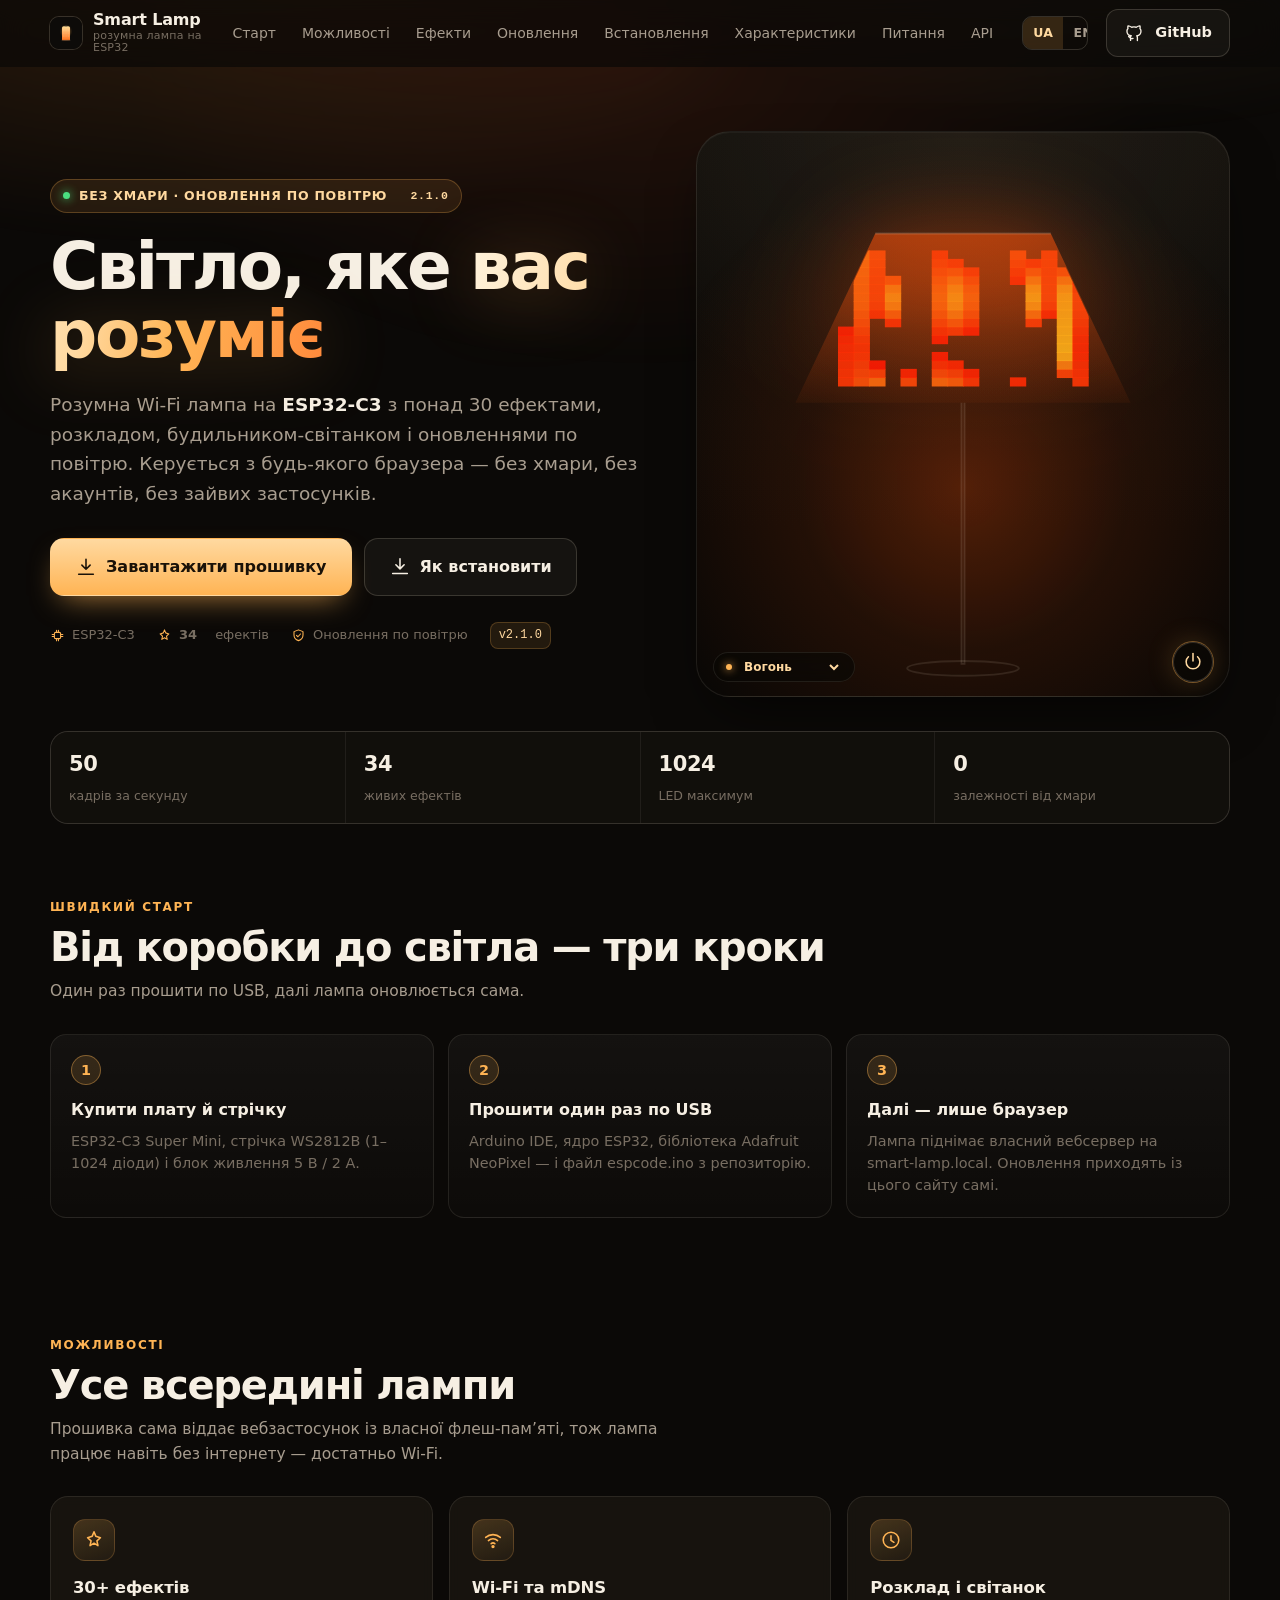
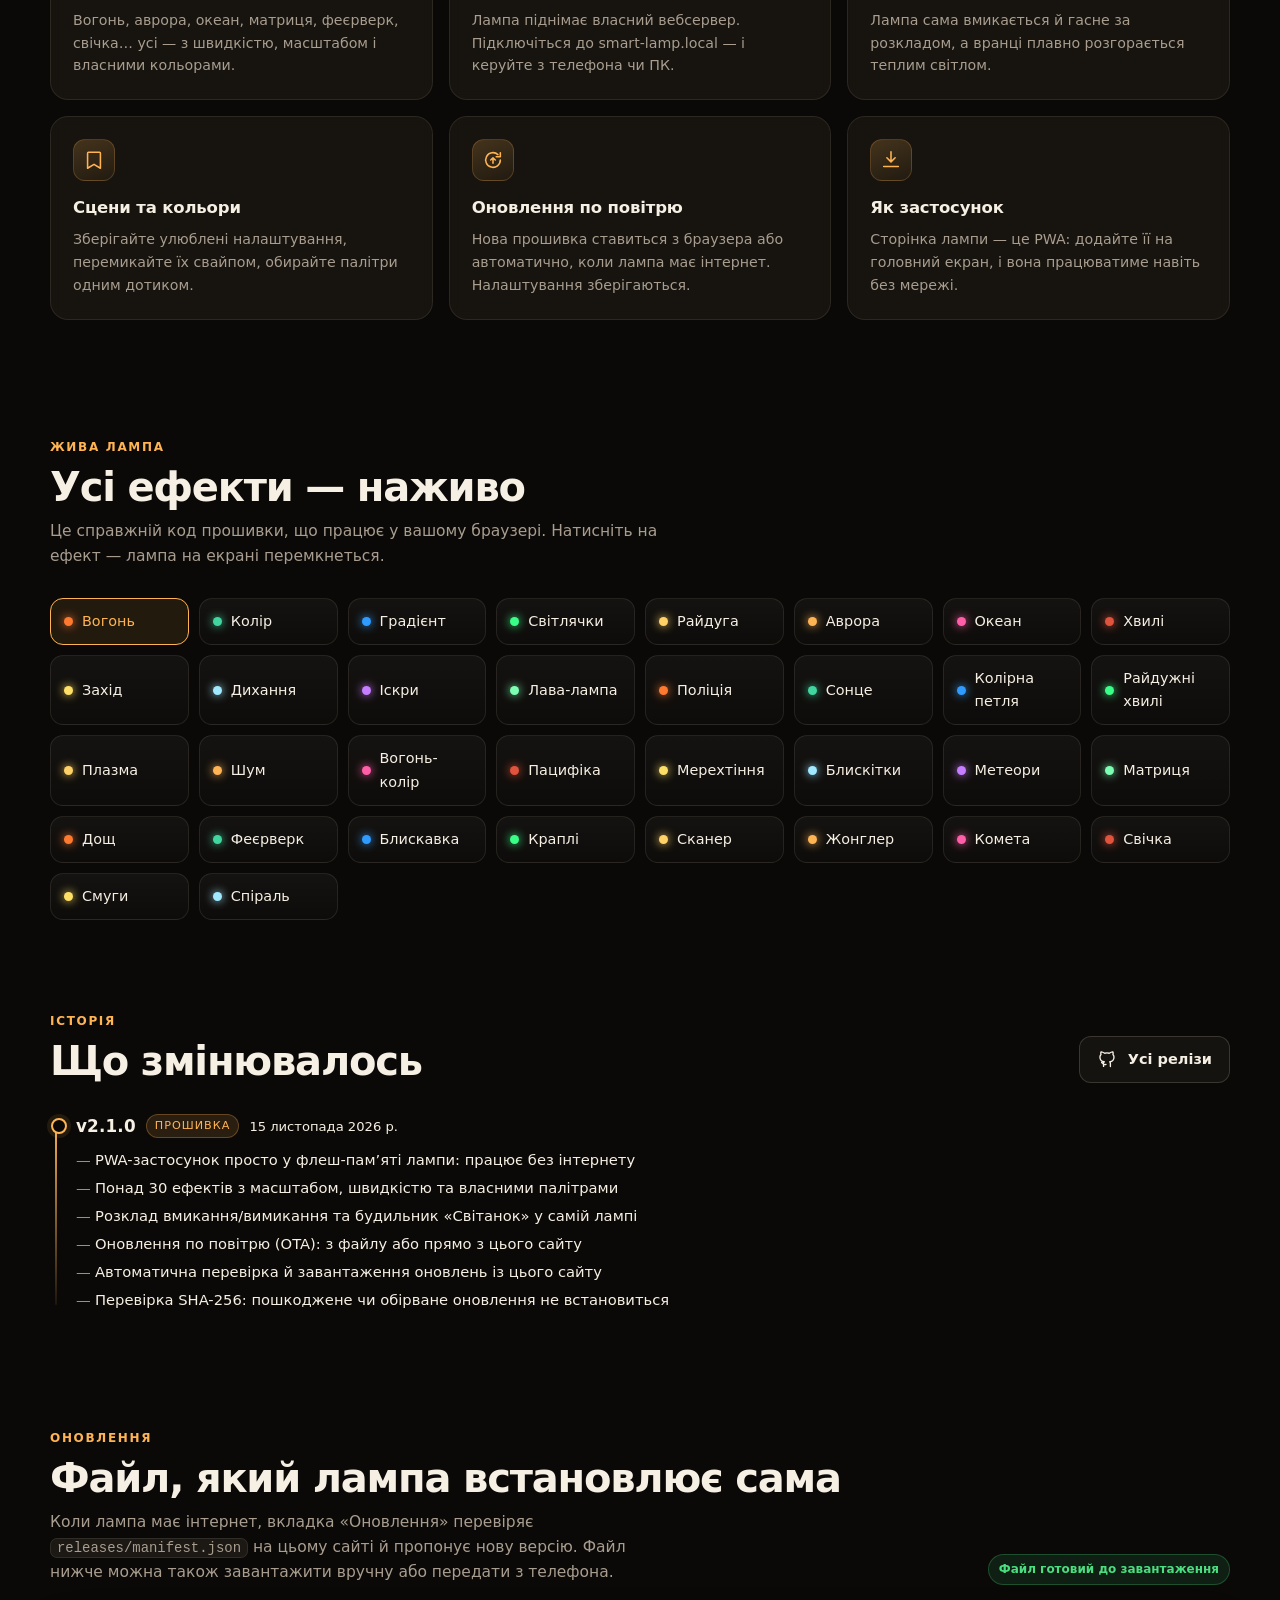
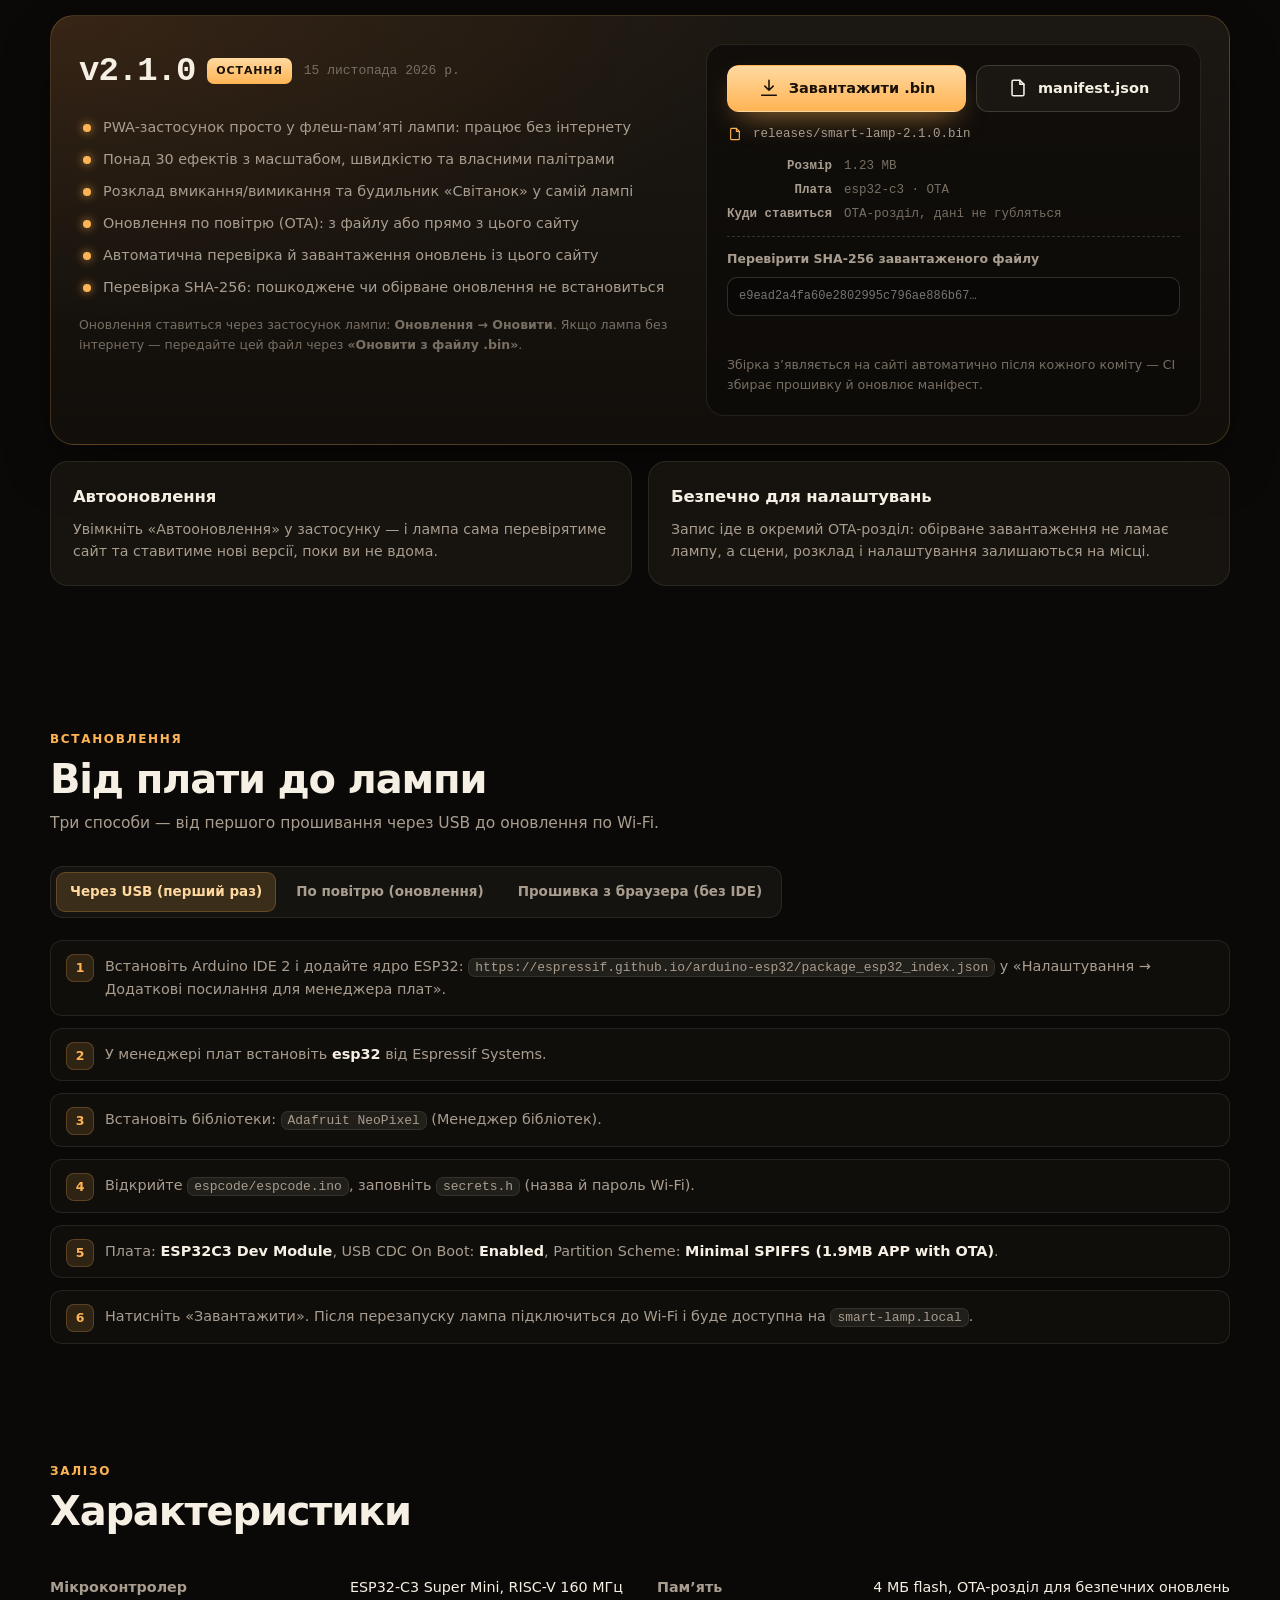
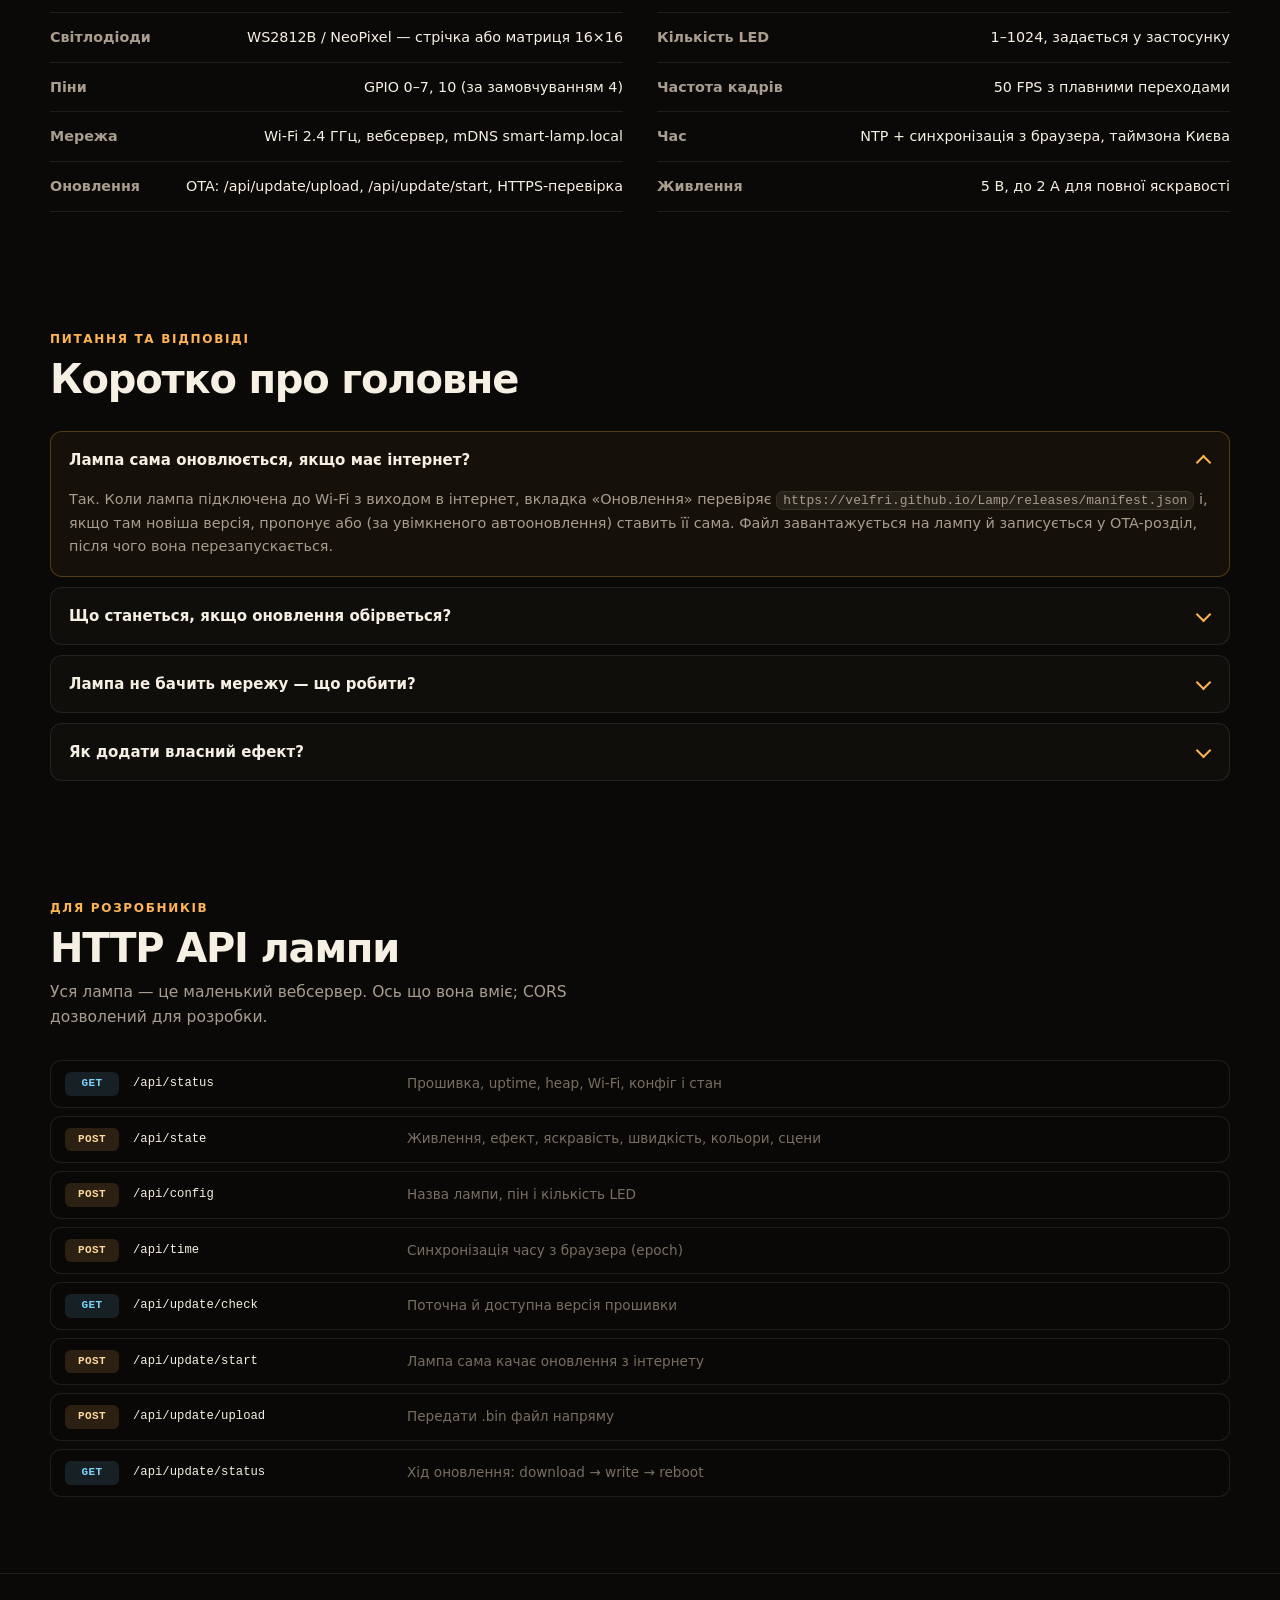
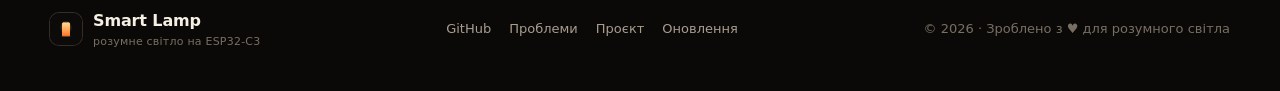
==== commit e66c0796: "Сайт: довести до пуття — мобільне меню, живі ефекти, нотатки релізу Виправлено те, через що сайт виг" ====
--- a/site/index.html
+++ b/site/index.html
@@ -43,15 +43,21 @@
   <div class="wrap nav-in">
     <a class="brand" href="#top">
       <img src="assets/icon-192.png" alt="" width="32" height="32">
-      <span><b>Smart Lamp</b><small data-i18n="brand.sub"></small></span>
+      <span class="brand-txt"><b>Smart Lamp</b><small data-i18n="brand.sub"></small></span>
     </a>
     <nav class="nav-links" aria-label="Main">
+      <a href="#start" data-i18n="nav.start"></a>
       <a href="#features" data-i18n="nav.features"></a>
+      <a href="#gallery" data-i18n="nav.gallery"></a>
       <a href="#update" data-i18n="nav.update"></a>
       <a href="#install" data-i18n="nav.install"></a>
+      <a href="#specs" data-i18n="nav.specs"></a>
       <a href="#faq" data-i18n="nav.faq"></a>
       <a href="#api" data-i18n="nav.api"></a>
     </nav>
+    <button class="burger" id="burger" type="button" aria-expanded="false" aria-controls="mnav" aria-label="Menu">
+      <span></span><span></span><span></span>
+    </button>
     <div class="lang" role="group" aria-label="Language">
       <button type="button" data-lang="uk" aria-pressed="true">UA</button>
       <button type="button" data-lang="en" aria-pressed="false">EN</button>
@@ -62,6 +68,20 @@
   </div>
 </header>
 
+<!-- Мобільне меню -->
+<div class="mnav" id="mnav" hidden>
+  <a href="#start" data-i18n="nav.start"></a>
+  <a href="#features" data-i18n="nav.features"></a>
+  <a href="#gallery" data-i18n="nav.gallery"></a>
+  <a href="#changelog" data-i18n="nav.changelog"></a>
+  <a href="#update" data-i18n="nav.update"></a>
+  <a href="#install" data-i18n="nav.install"></a>
+  <a href="#specs" data-i18n="nav.specs"></a>
+  <a href="#faq" data-i18n="nav.faq"></a>
+  <a href="#api" data-i18n="nav.api"></a>
+  <a href="https://github.com/Velfri/Lamp" target="_blank" rel="noopener">GitHub</a>
+</div>
+
 <main id="top">
 
   <!-- ================= HERO ================= -->
@@ -69,7 +89,7 @@
     <div class="wrap hero-grid">
       <div>
         <span class="eyebrow"><i></i><span data-i18n="hero.badge"></span>&nbsp;<b class="ver-inline" id="badge-ver"></b></span>
-        <h1><span data-i18n="hero.h1a"></span> <span class="glow" data-i18n="hero.h1b"></span></h1>
+        <h1><span data-i18n="hero.h1"></span></h1>
         <p class="lede" data-i18n-html="hero.lede"></p>
         <div class="hero-cta">
           <a class="btn primary lg" href="#update">
@@ -81,7 +101,7 @@
         </div>
         <div class="hero-meta">
           <span><svg class="i"><use href="#i-chip"/></svg>ESP32-C3</span>
-          <span><svg class="i"><use href="#i-fx"/></svg><b id="m-fx">30+</b>&nbsp;<span data-i18n="hero.meta.fx"></span></span>
+          <span><svg class="i"><use href="#i-fx"/></svg><b id="m-fx" data-fx-count>30+</b>&nbsp;<span data-i18n="hero.meta.fx"></span></span>
           <span><svg class="i"><use href="#i-shield"/></svg><span data-i18n="hero.meta.ota"></span></span>
           <span class="ver-badge" id="m-ver">v2.1.0</span>
         </div>
@@ -103,10 +123,24 @@
     <div class="wrap">
       <div class="strip">
         <div><b>50</b><small data-i18n="strip.fps"></small></div>
-        <div><b>30+</b><small data-i18n="strip.fx"></small></div>
+        <div><b data-fx-count>30+</b><small data-i18n="strip.fx"></small></div>
         <div><b>1024</b><small data-i18n="strip.leds"></small></div>
         <div><b>0</b><small data-i18n="strip.cloud"></small></div>
       </div>
+    </div>
+  </section>
+
+  <!-- ================= ШВИДКИЙ СТАРТ ================= -->
+  <section id="start" class="tight">
+    <div class="wrap">
+      <div class="sec-head">
+        <div>
+          <div class="sec-kicker" data-i18n="start.kicker"></div>
+          <h2 data-i18n="start.h2"></h2>
+          <p class="sec-sub" data-i18n="start.sub"></p>
+        </div>
+      </div>
+      <ol class="quick" id="quick-steps"></ol>
     </div>
   </section>
 
@@ -121,6 +155,36 @@
         </div>
       </div>
       <div class="cards" id="feature-cards"></div>
+    </div>
+  </section>
+
+  <!-- ================= ГАЛЕРЕЯ ЕФЕКТІВ ================= -->
+  <section id="gallery" class="tight">
+    <div class="wrap">
+      <div class="sec-head">
+        <div>
+          <div class="sec-kicker" data-i18n="gallery.kicker"></div>
+          <h2 data-i18n="gallery.h2"></h2>
+          <p class="sec-sub" data-i18n="gallery.sub"></p>
+        </div>
+      </div>
+      <div class="fx-wall" id="fx-wall"></div>
+    </div>
+  </section>
+
+  <!-- ================= ІСТОРІЯ ВЕРСІЙ ================= -->
+  <section id="changelog" class="tight">
+    <div class="wrap">
+      <div class="sec-head">
+        <div>
+          <div class="sec-kicker" data-i18n="changelog.kicker"></div>
+          <h2 data-i18n="changelog.h2"></h2>
+        </div>
+        <a class="ghost" href="https://github.com/Velfri/Lamp/releases" target="_blank" rel="noopener">
+          <svg class="i"><use href="#i-gh"/></svg><span data-i18n="changelog.all"></span>
+        </a>
+      </div>
+      <div class="timeline" id="changelog-list"></div>
     </div>
   </section>
 
@@ -171,7 +235,7 @@
         </div>
       </div>
 
-      <div class="cards" style="margin-top:16px;grid-template-columns:repeat(2,minmax(0,1fr))">
+      <div class="cards cards-2" style="margin-top:16px">
         <div class="card">
           <h3 data-i18n="update.auto.h"></h3>
           <p data-i18n-html="update.auto.p"></p>
--- a/site/assets/style.css
+++ b/site/assets/style.css
@@ -103,6 +103,7 @@
 .brand { display: flex; align-items: center; gap: 11px; font-weight: 700; letter-spacing: -0.01em; color: var(--text); }
 .brand:hover { text-decoration: none; color: var(--text); }
 .brand img { width: 32px; height: 32px; border-radius: 9px; box-shadow: 0 0 0 1px var(--line2); }
+.brand-txt { display: flex; flex-direction: column; line-height: 1.15; }
 .brand b { font-size: 16px; }
 .brand small { display: block; font-size: 11px; font-weight: 500; color: var(--faint); letter-spacing: 0.02em; }
 .nav-links { display: flex; gap: 4px; margin-left: auto; }
@@ -524,7 +525,10 @@
   .api-row { grid-template-columns: 46px 1fr; }
   .api-row span { grid-column: 1 / -1; }
 }
+.cards-2 { grid-template-columns: repeat(2, minmax(0, 1fr)); }
+
 @media (max-width: 620px) {
+  .cards-2 { grid-template-columns: 1fr; }
   .wrap { width: min(1180px, 100% - 28px); }
   .hero { padding-top: 38px; }
   .cards { grid-template-columns: 1fr; }
@@ -545,3 +549,126 @@
 /* версія у бейджі hero */
 .ver-inline { font-family: var(--mono); font-size: 11.5px; color: var(--acc2); }
 .eyebrow b:empty { display: none; }
+
+/* ============ Галерея ефектів ============ */
+.fx-wall{
+  display:grid;
+  grid-template-columns:repeat(auto-fill,minmax(132px,1fr));
+  gap:10px;
+}
+.fx-chip{
+  position:relative;
+  display:flex;align-items:center;gap:9px;
+  padding:11px 13px;
+  border-radius:13px;
+  border:1px solid var(--line);
+  background:linear-gradient(180deg,rgba(255,255,255,.045),rgba(255,255,255,.015));
+  font:inherit;font-size:.9rem;color:var(--fg);
+  cursor:pointer;
+  transition:transform .18s ease,border-color .18s ease,background .18s ease;
+  text-align:left;
+}
+.fx-chip:hover{transform:translateY(-2px);border-color:rgba(255,180,84,.45)}
+.fx-chip.on{border-color:var(--acc);background:rgba(255,180,84,.1);color:var(--acc)}
+.fx-dot{
+  width:9px;height:9px;flex:0 0 9px;border-radius:50%;
+  background:var(--dot,var(--acc));
+  box-shadow:0 0 10px var(--dot,var(--acc));
+}
+
+/* ============ Таймлайн версій ============ */
+.timeline{position:relative;padding-left:22px}
+.timeline::before{
+  content:"";position:absolute;left:5px;top:6px;bottom:6px;width:2px;
+  background:linear-gradient(180deg,var(--acc),rgba(255,180,84,.08));
+  border-radius:2px;
+}
+.tl-item{position:relative;padding:0 0 26px 4px}
+.tl-item:last-child{padding-bottom:0}
+.tl-item::before{
+  content:"";position:absolute;left:-21px;top:5px;
+  width:12px;height:12px;border-radius:50%;
+  background:var(--bg);border:2px solid var(--acc);
+  box-shadow:0 0 0 4px rgba(255,180,84,.1);
+}
+.tl-top{display:flex;flex-wrap:wrap;align-items:center;gap:10px;margin-bottom:9px}
+.tl-ver{font-weight:700;font-size:1.05rem;letter-spacing:.01em}
+.tl-tag{
+  font-size:.7rem;text-transform:uppercase;letter-spacing:.09em;
+  padding:2px 8px;border-radius:999px;
+  background:rgba(255,180,84,.13);color:var(--acc);border:1px solid rgba(255,180,84,.28);
+}
+.tl-date{font-size:.82rem;color:var(--mut)}
+.tl-list{margin:0;padding:0;list-style:none;display:grid;gap:6px}
+.tl-list li{position:relative;padding-left:19px;font-size:.92rem;color:var(--fg2,var(--fg));line-height:1.5}
+.tl-list li::before{content:"—";position:absolute;left:0;color:var(--acc);opacity:.75}
+
+/* ============ Сповіщення ============ */
+.toast{
+  position:fixed;left:50%;bottom:26px;z-index:90;
+  transform:translate(-50%,16px);
+  max-width:min(92vw,420px);
+  padding:12px 18px;border-radius:12px;
+  background:rgba(20,16,12,.96);
+  border:1px solid rgba(255,180,84,.4);
+  color:var(--fg);font-size:.9rem;line-height:1.4;
+  box-shadow:0 12px 34px rgba(0,0,0,.55);
+  opacity:0;pointer-events:none;
+  transition:opacity .22s ease,transform .22s ease;
+}
+.toast.show{opacity:1;transform:translate(-50%,0)}
+
+/* ============ Бургер і мобільне меню ============ */
+.burger{
+  display:none;flex-direction:column;justify-content:center;gap:4px;
+  width:40px;height:36px;padding:0 9px;
+  border-radius:10px;border:1px solid var(--line2,var(--line));
+  background:rgba(255,255,255,.03);cursor:pointer;
+}
+.burger span{
+  display:block;height:2px;border-radius:2px;background:var(--text,var(--fg));
+  transition:transform .22s ease,opacity .18s ease;
+}
+.burger[aria-expanded="true"] span:nth-child(1){transform:translateY(6px) rotate(45deg)}
+.burger[aria-expanded="true"] span:nth-child(2){opacity:0}
+.burger[aria-expanded="true"] span:nth-child(3){transform:translateY(-6px) rotate(-45deg)}
+
+.mnav{
+  position:fixed;inset:64px 0 auto;z-index:78;
+  display:flex;flex-direction:column;
+  padding:10px 14px 16px;
+  background:rgba(11,9,7,.98);
+  border-bottom:1px solid var(--line);
+  box-shadow:0 18px 40px rgba(0,0,0,.5);
+  animation:mnavIn .2s ease;
+}
+@keyframes mnavIn{from{opacity:0;transform:translateY(-8px)}to{opacity:1;transform:none}}
+.mnav[hidden]{display:none}
+.mnav a{
+  padding:13px 8px;font-size:1rem;color:var(--text,var(--fg));
+  border-bottom:1px solid rgba(255,255,255,.05);
+  text-decoration:none;
+}
+.mnav a:last-child{border-bottom:0;color:var(--acc)}
+.mnav a:hover{color:var(--acc)}
+body.mnav-open{overflow:hidden}
+
+/* ============ Швидкий старт ============ */
+.quick{
+  display:grid;grid-template-columns:repeat(3,minmax(0,1fr));gap:14px;
+  margin:0;padding:0;list-style:none;counter-reset:q;
+}
+.q-step{
+  position:relative;padding:20px 20px 20px;
+  border-radius:16px;border:1px solid var(--line);
+  background:linear-gradient(180deg,rgba(255,255,255,.04),rgba(255,255,255,.012));
+}
+.q-num{
+  display:inline-flex;align-items:center;justify-content:center;
+  width:30px;height:30px;margin-bottom:12px;border-radius:50%;
+  background:rgba(255,180,84,.14);border:1px solid rgba(255,180,84,.4);
+  color:var(--acc);font-weight:700;font-size:.9rem;
+}
+.q-step h3{margin:0 0 7px;font-size:1rem}
+.q-step p{margin:0;font-size:.9rem;line-height:1.55;color:var(--faint,var(--mut))}
+@media (max-width: 860px){ .quick{grid-template-columns:1fr} }
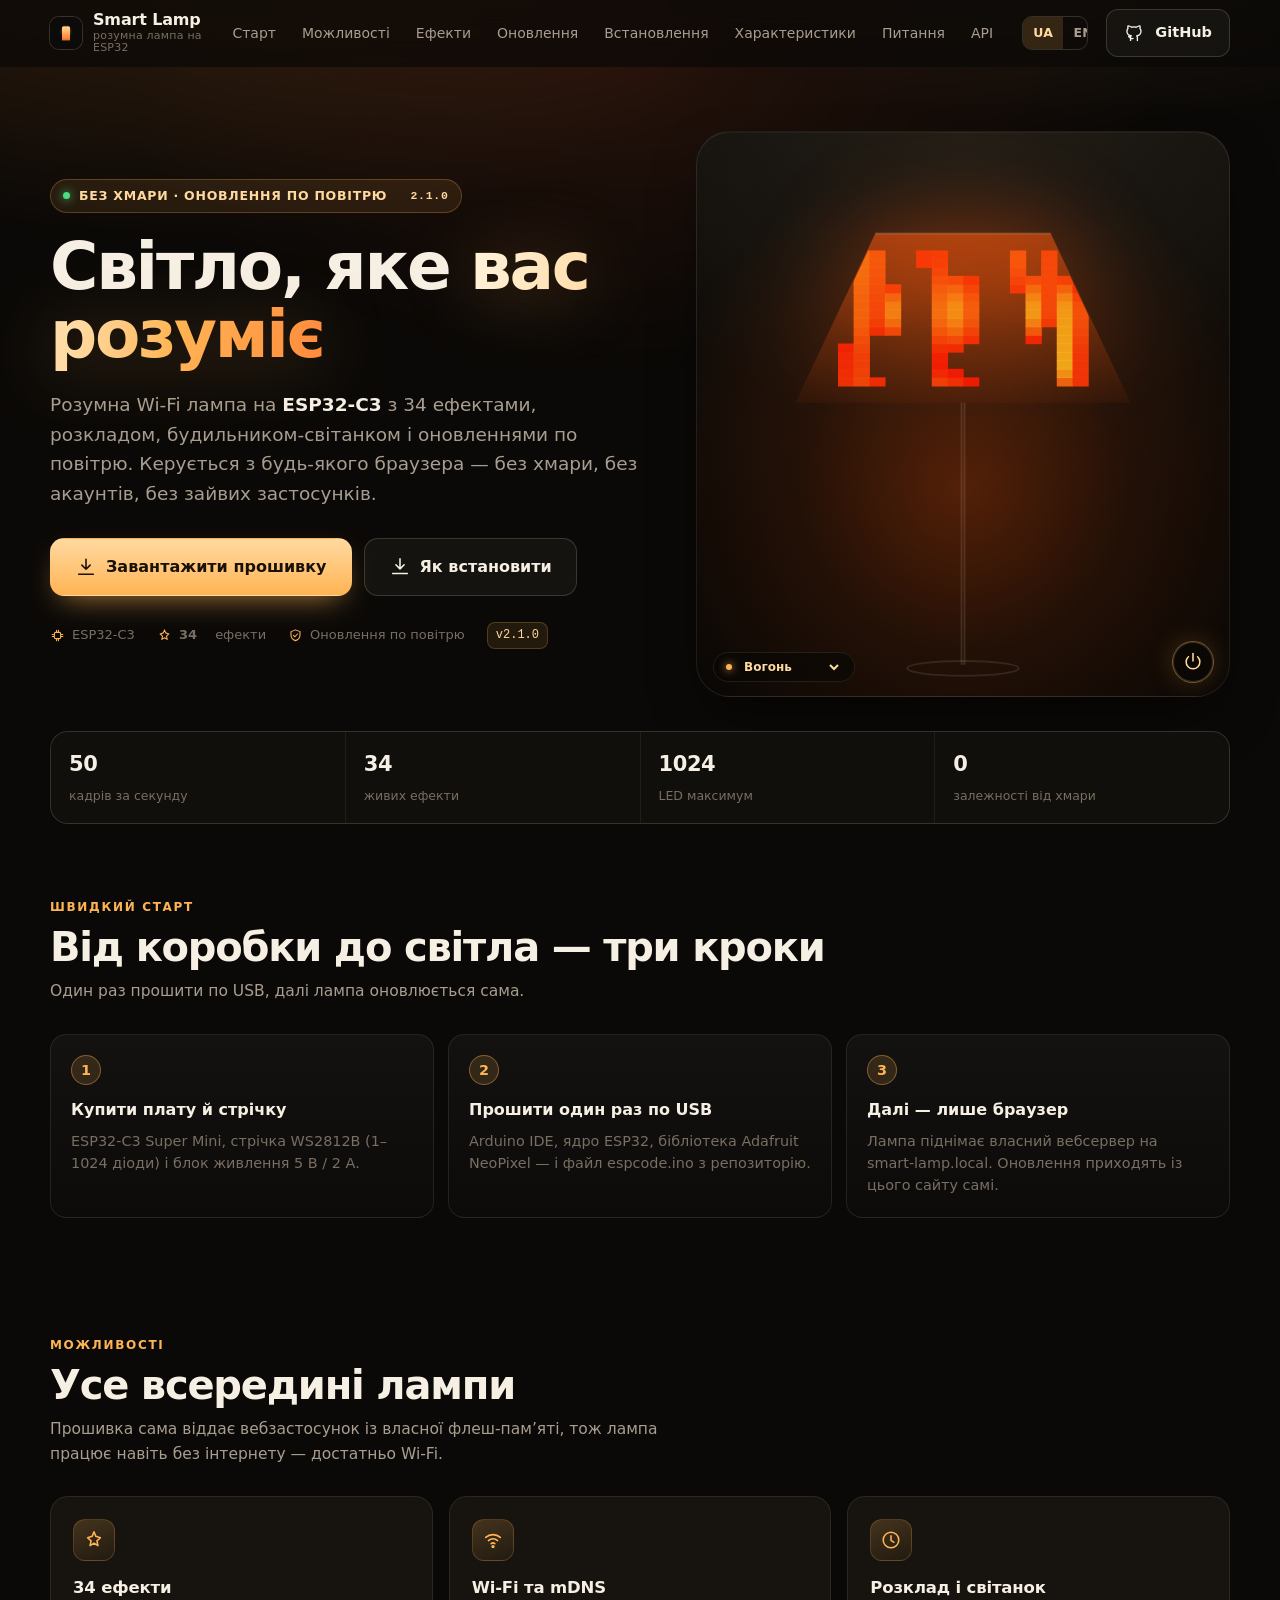
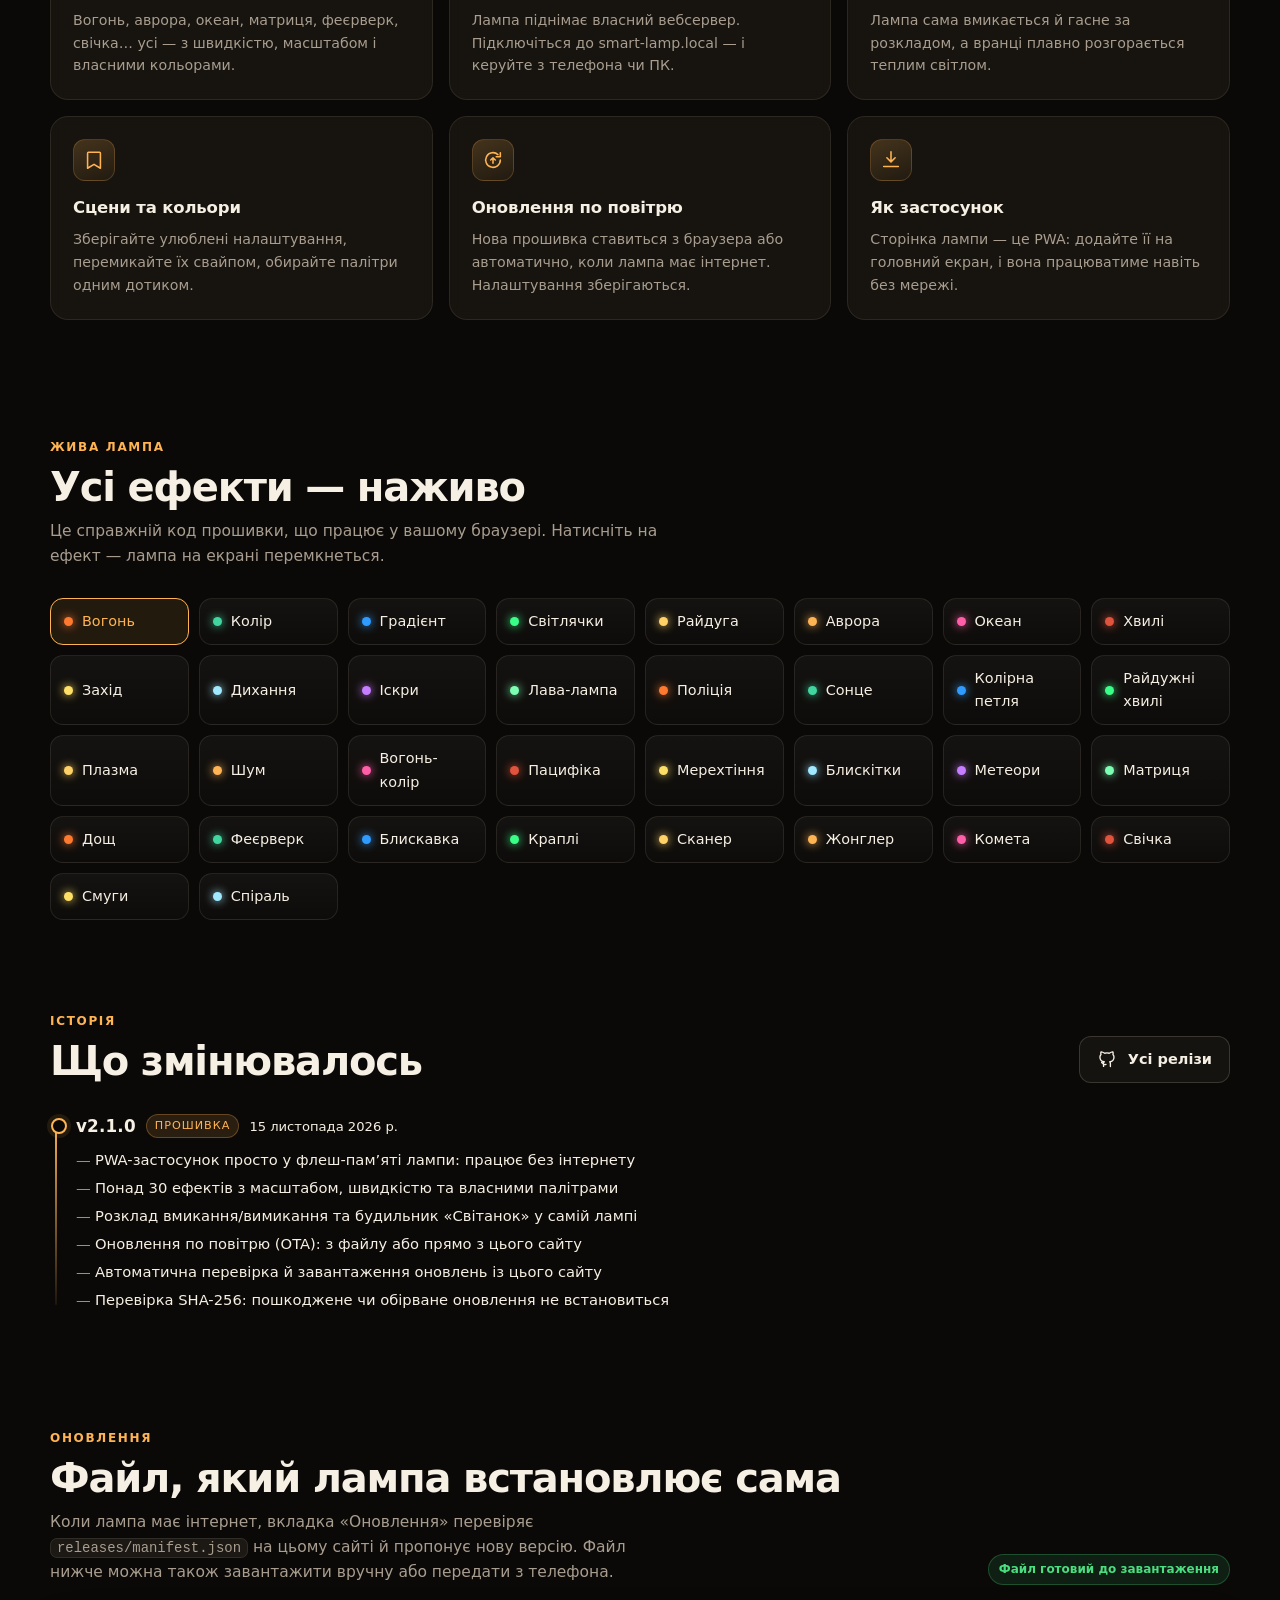
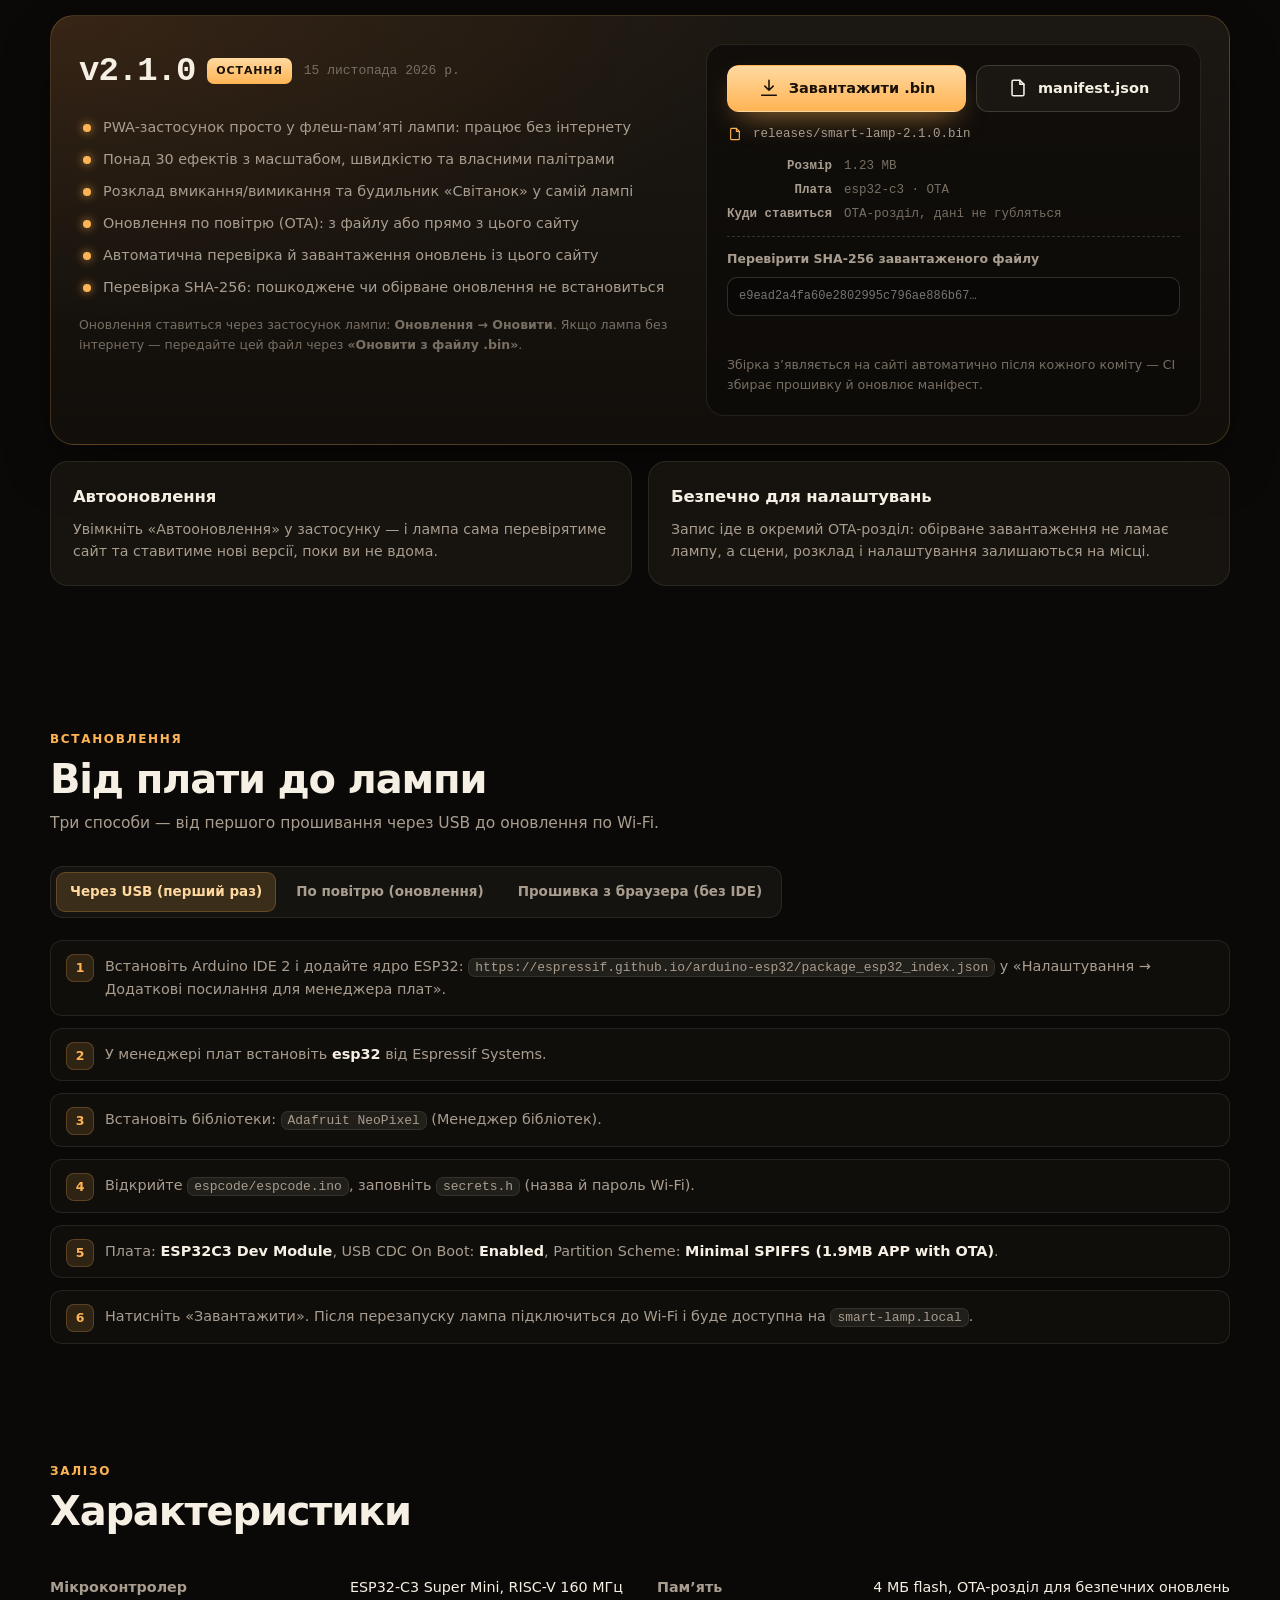
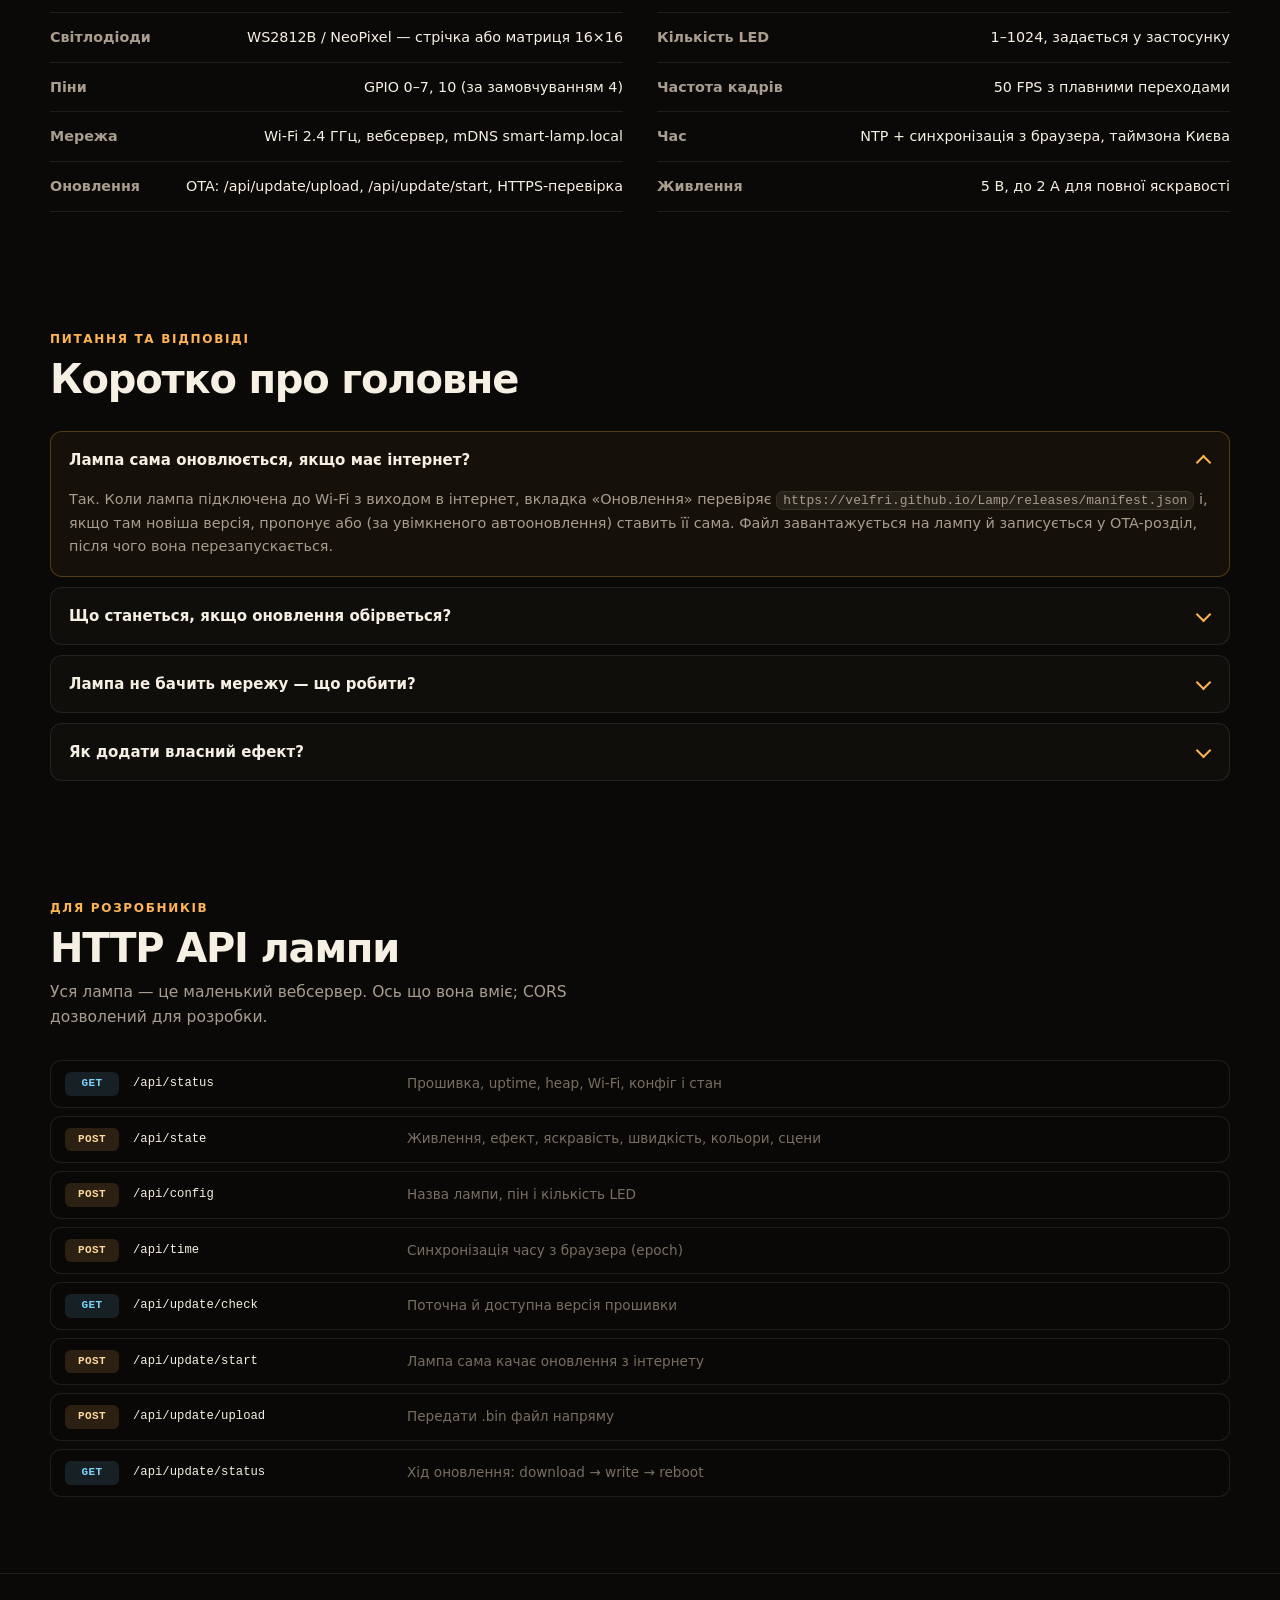
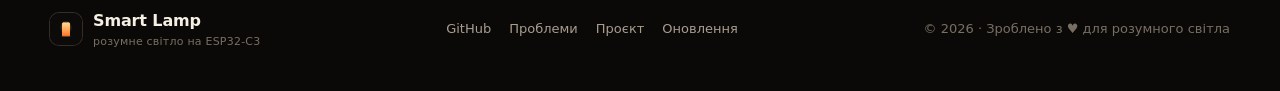
==== commit 0fa4e987: "Сайт: правильне відмінювання, переклад aria, точні числа * «34 живих ефектів» → «34 живі ефекти»: до" ====
--- a/site/index.html
+++ b/site/index.html
@@ -45,7 +45,7 @@
       <img src="assets/icon-192.png" alt="" width="32" height="32">
       <span class="brand-txt"><b>Smart Lamp</b><small data-i18n="brand.sub"></small></span>
     </a>
-    <nav class="nav-links" aria-label="Main">
+    <nav class="nav-links" aria-label="Main" data-i18n-aria="stage.main">
       <a href="#start" data-i18n="nav.start"></a>
       <a href="#features" data-i18n="nav.features"></a>
       <a href="#gallery" data-i18n="nav.gallery"></a>
@@ -55,10 +55,10 @@
       <a href="#faq" data-i18n="nav.faq"></a>
       <a href="#api" data-i18n="nav.api"></a>
     </nav>
-    <button class="burger" id="burger" type="button" aria-expanded="false" aria-controls="mnav" aria-label="Menu">
+    <button class="burger" id="burger" type="button" aria-expanded="false" aria-controls="mnav" aria-label="Menu" data-i18n-aria="stage.menu">
       <span></span><span></span><span></span>
     </button>
-    <div class="lang" role="group" aria-label="Language">
+    <div class="lang" role="group" aria-label="Language" data-i18n-aria="stage.lang">
       <button type="button" data-lang="uk" aria-pressed="true">UA</button>
       <button type="button" data-lang="en" aria-pressed="false">EN</button>
     </div>
@@ -107,14 +107,14 @@
         </div>
       </div>
 
-      <div class="stage" id="stage" aria-label="Live lamp preview">
+      <div class="stage" id="stage" aria-label="Live lamp preview" data-i18n-aria="stage.aria">
         <canvas id="lamp-canvas" aria-hidden="true"></canvas>
         <div class="stage-tag">
           <span class="dot"></span>
-          <label class="sr" for="fx-select">Effect</label>
+          <label class="sr" for="fx-select" data-i18n="stage.effect">Effect</label>
           <select id="fx-select"></select>
         </div>
-        <button class="stage-power" id="fx-power" data-on="true" type="button" aria-pressed="true" aria-label="Power">
+        <button class="stage-power" id="fx-power" data-on="true" type="button" aria-pressed="true" aria-label="Power" data-i18n-aria="stage.power">
           <svg class="i"><use href="#i-power"/></svg>
         </button>
       </div>
